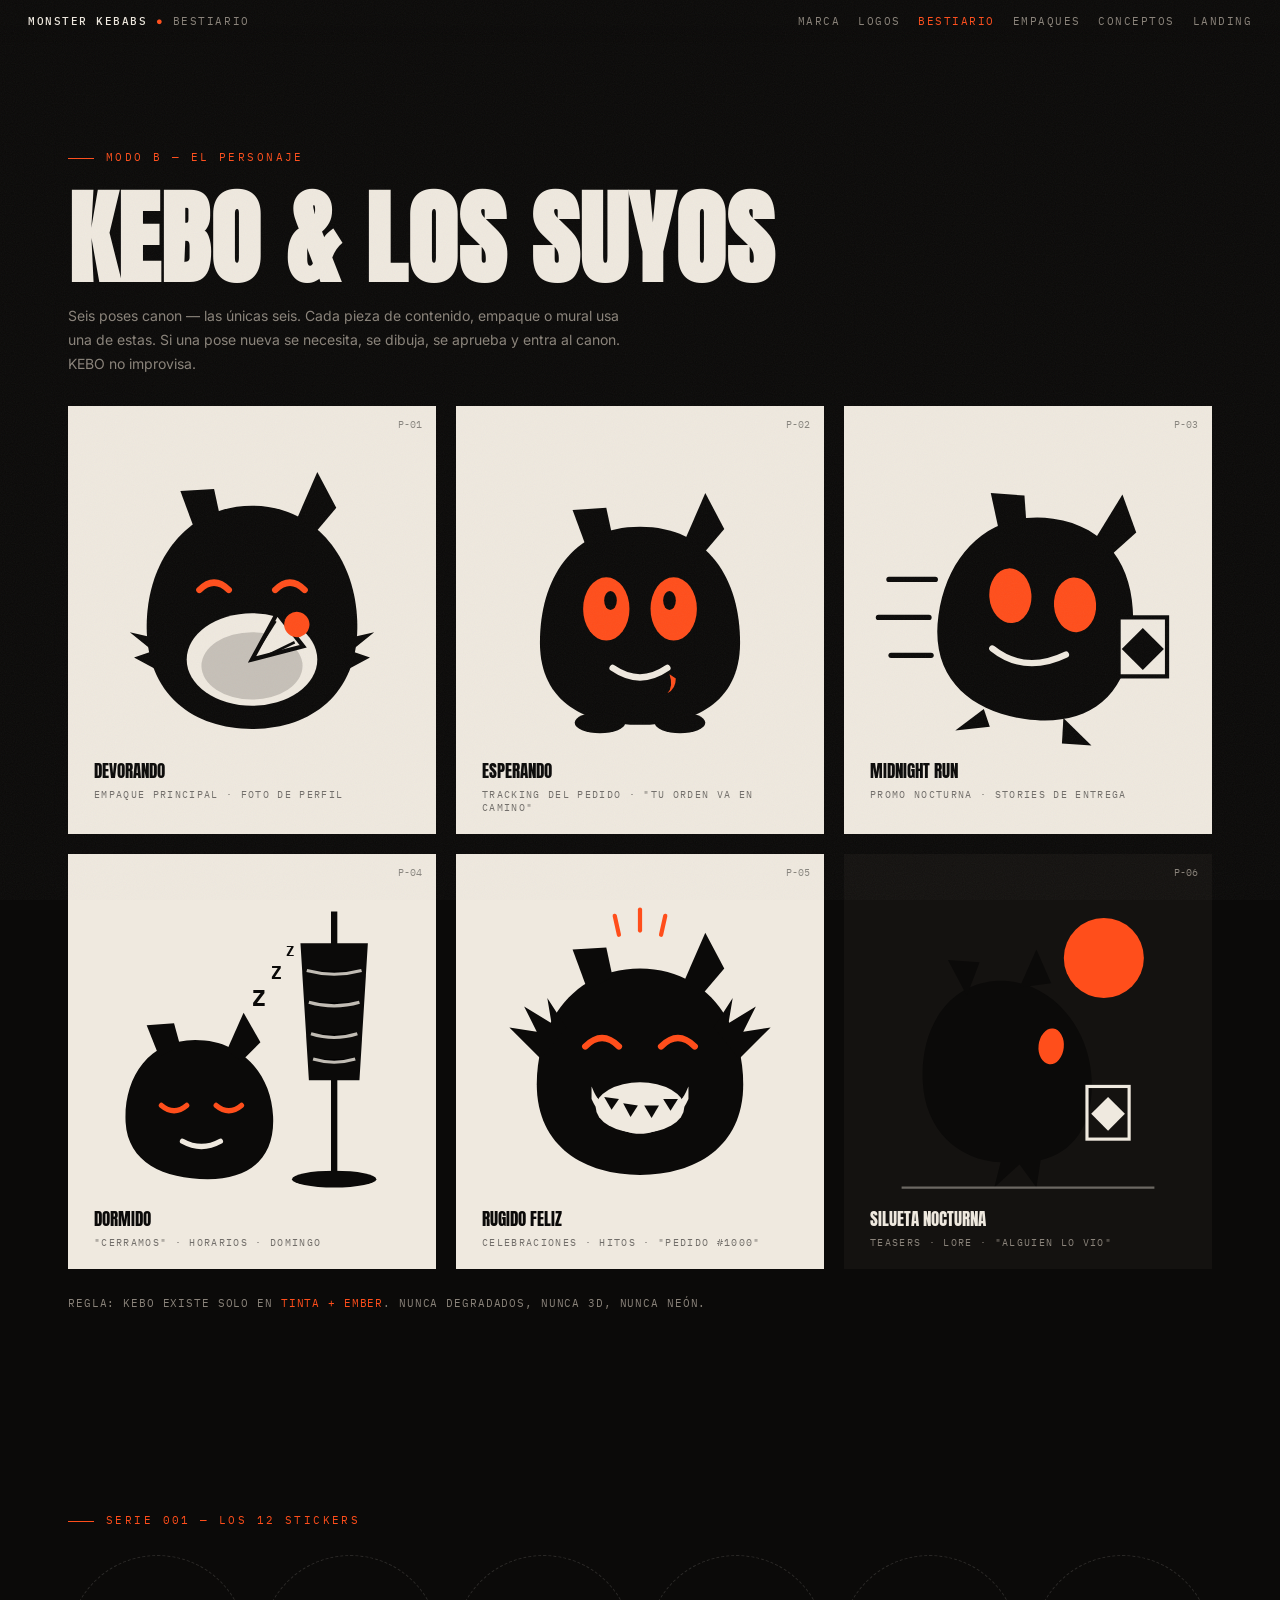
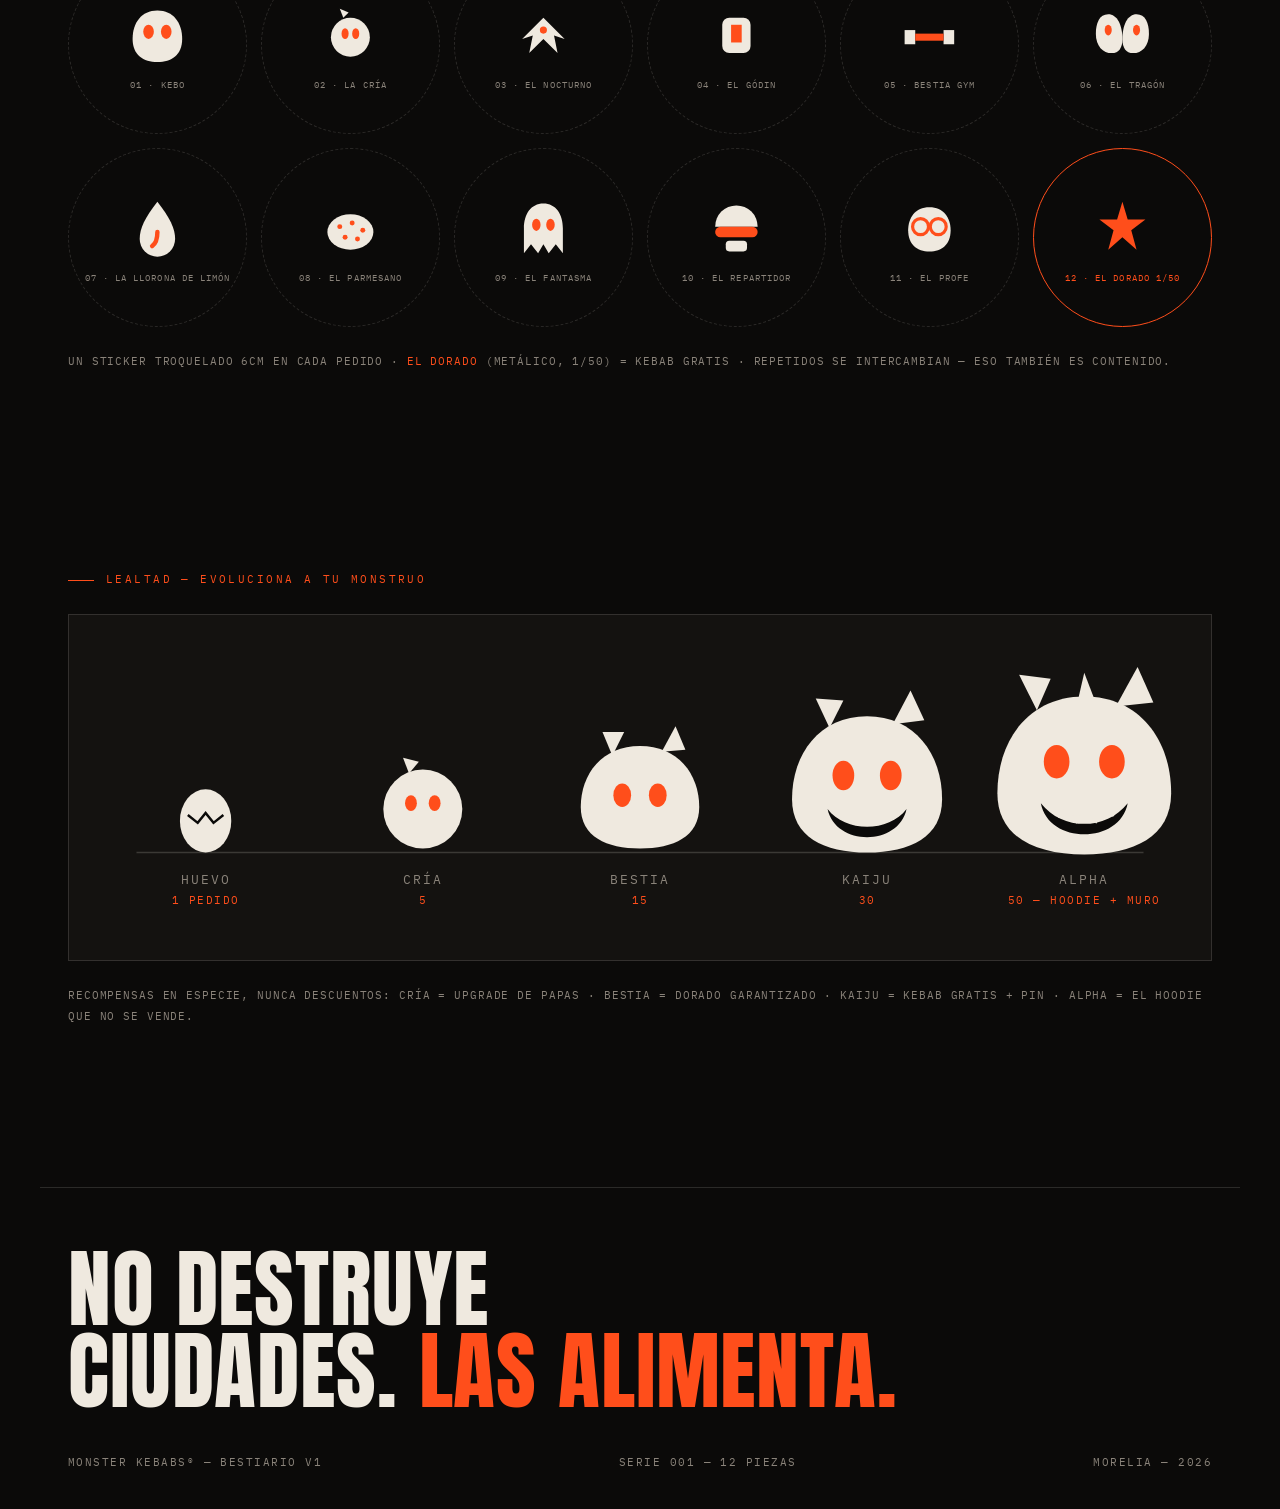
==== bestiario.html @ efe50255 "MONSTER KEBABS — sitio de marca v1 Co-Authored-By: Claude Fable 5 <noreply@anthropic.com>" ====
<!DOCTYPE html>
<html lang="es">
<head>
<meta charset="UTF-8">
<meta name="viewport" content="width=device-width, initial-scale=1.0">
<title>BESTIARIO — MONSTER KEBABS</title>
<link rel="preconnect" href="https://fonts.googleapis.com">
<link rel="preconnect" href="https://fonts.gstatic.com" crossorigin>
<link href="https://fonts.googleapis.com/css2?family=Anton&family=IBM+Plex+Mono:wght@400;500&family=Inter:wght@400;500;600&display=swap" rel="stylesheet">
<link rel="stylesheet" href="brand.css">
<style>
  .poses{display:grid;grid-template-columns:repeat(3,1fr);gap:20px}
  .pose{background:var(--hueso);position:relative;padding:26px 26px 20px}
  .pose svg{width:100%;display:block}
  .pose .pname{font-family:'Anton',sans-serif;font-size:17px;text-transform:uppercase;color:var(--tinta);margin-top:10px}
  .pose .puse{font-family:'IBM Plex Mono',monospace;font-size:9.5px;letter-spacing:.14em;color:rgba(11,10,9,.55);text-transform:uppercase;margin-top:4px}
  .pose .pnum{position:absolute;top:12px;right:14px;font-family:'IBM Plex Mono',monospace;font-size:10px;color:rgba(11,10,9,.45)}
  .stickers{display:grid;grid-template-columns:repeat(6,1fr);gap:14px}
  .sticker{aspect-ratio:1;border:1px dashed var(--line);border-radius:50%;display:flex;flex-direction:column;align-items:center;justify-content:center;gap:8px;transition:.3s}
  .sticker:hover{border-color:var(--ember)}
  .sticker svg{width:40%}
  .sticker .stn{font-family:'IBM Plex Mono',monospace;font-size:9px;letter-spacing:.12em;color:var(--humo);text-transform:uppercase;text-align:center;padding:0 6px}
  .sticker.gold{border:1px solid var(--ember)}
  .sticker.gold .stn{color:var(--ember)}
  .evo{background:var(--tinta2);border:1px solid var(--line);padding:44px 28px}
  .evo svg{width:100%;display:block}
  @media(max-width:820px){.poses{grid-template-columns:1fr}.stickers{grid-template-columns:repeat(3,1fr)}}
</style>
</head>
<body>

<div class="topbar">
  <div><b>MONSTER KEBABS</b><span class="dot"> ●</span> BESTIARIO</div>
  <nav class="nav">
    <a href="index.html">MARCA</a><a href="logos.html">LOGOS</a><a href="bestiario.html" class="on">BESTIARIO</a>
    <a href="empaques.html">EMPAQUES</a><a href="conceptos.html">CONCEPTOS</a><a href="landing.html">LANDING</a>
  </nav>
</div>

<section class="page-head">
  <div class="label">MODO B — EL PERSONAJE</div>
  <h1 class="display">Kebo &amp; los suyos</h1>
  <p class="sub">Seis poses canon — las únicas seis. Cada pieza de contenido, empaque o mural usa una de estas.
  Si una pose nueva se necesita, se dibuja, se aprueba y entra al canon. KEBO no improvisa.</p>
</section>

<!-- ══════ POSES CANON ══════ -->
<section class="rv" style="padding-top:0">
  <div class="poses">

    <!-- P1 DEVORANDO -->
    <div class="pose">
      <span class="pnum">P-01</span>
      <svg viewBox="0 0 300 300" xmlns="http://www.w3.org/2000/svg">
        <path d="M150,70 C90,70 50,120 50,185 C50,250 95,282 150,282 C205,282 250,250 250,185 C250,120 210,70 150,70 Z" fill="#0B0A09"/>
        <path d="M96,94 L82,56 L114,54 L120,82 Z" fill="#0B0A09"/>
        <path d="M192,84 L212,38 L230,72 L208,98 Z" fill="#0B0A09"/>
        <!-- ojos cerrados de gusto -->
        <path d="M100,150 q14,-14 28,0" stroke="#FF4E1B" stroke-width="6" fill="none" stroke-linecap="round"/>
        <path d="M172,150 q14,-14 28,0" stroke="#FF4E1B" stroke-width="6" fill="none" stroke-linecap="round"/>
        <!-- bocota abierta -->
        <ellipse cx="150" cy="216" rx="62" ry="44" fill="#EFE9DF"/>
        <ellipse cx="150" cy="222" rx="48" ry="32" fill="#0B0A09" opacity=".18"/>
        <!-- kebab entrando -->
        <g transform="rotate(-38 150 216)">
          <path d="M150,216 L196,196 L196,236 Z" fill="#EFE9DF" stroke="#0B0A09" stroke-width="4"/>
          <line x1="162" y1="211" x2="190" y2="201" stroke="#0B0A09" stroke-width="2.5"/>
          <line x1="164" y1="222" x2="192" y2="228" stroke="#0B0A09" stroke-width="2.5"/>
          <circle cx="204" cy="216" r="12" fill="#FF4E1B"/>
        </g>
        <!-- garras sosteniendo -->
        <path d="M60,196 L34,190 L56,208 L38,214 L60,226 Z" fill="#0B0A09"/>
        <path d="M240,196 L266,190 L244,208 L262,214 L240,226 Z" fill="#0B0A09"/>
      </svg>
      <div class="pname">Devorando</div>
      <div class="puse">EMPAQUE PRINCIPAL · FOTO DE PERFIL</div>
    </div>

    <!-- P2 ESPERANDO -->
    <div class="pose">
      <span class="pnum">P-02</span>
      <svg viewBox="0 0 300 300" xmlns="http://www.w3.org/2000/svg">
        <path d="M150,90 C85,90 55,140 55,200 C55,258 100,278 150,278 C200,278 245,258 245,200 C245,140 215,90 150,90 Z" fill="#0B0A09"/>
        <path d="M100,112 L86,74 L118,72 L124,100 Z" fill="#0B0A09"/>
        <path d="M192,104 L212,58 L230,92 L208,118 Z" fill="#0B0A09"/>
        <!-- ojos grandes esperando -->
        <ellipse cx="118" cy="168" rx="22" ry="30" fill="#FF4E1B"/>
        <ellipse cx="182" cy="168" rx="22" ry="30" fill="#FF4E1B"/>
        <ellipse cx="122" cy="160" rx="6" ry="9" fill="#0B0A09"/>
        <ellipse cx="178" cy="160" rx="6" ry="9" fill="#0B0A09"/>
        <!-- sonrisa chica + baba -->
        <path d="M124,224 q26,18 52,0" stroke="#EFE9DF" stroke-width="6" fill="none" stroke-linecap="round"/>
        <path d="M178,230 q4,12 -2,18 q8,-4 8,-14 Z" fill="#FF4E1B"/>
        <!-- patitas al frente -->
        <ellipse cx="112" cy="276" rx="24" ry="10" fill="#0B0A09"/>
        <ellipse cx="188" cy="276" rx="24" ry="10" fill="#0B0A09"/>
      </svg>
      <div class="pname">Esperando</div>
      <div class="puse">TRACKING DEL PEDIDO · "TU ORDEN VA EN CAMINO"</div>
    </div>

    <!-- P3 MIDNIGHT RUN -->
    <div class="pose">
      <span class="pnum">P-03</span>
      <svg viewBox="0 0 300 300" xmlns="http://www.w3.org/2000/svg">
        <g transform="rotate(8 150 180)">
          <path d="M160,80 C100,80 65,126 65,186 C65,246 108,272 160,272 C212,272 250,246 250,186 C250,126 220,80 160,80 Z" fill="#0B0A09"/>
          <path d="M112,102 L98,64 L130,62 L136,90 Z" fill="#0B0A09"/>
          <path d="M202,94 L222,48 L240,82 L218,108 Z" fill="#0B0A09"/>
          <ellipse cx="130" cy="158" rx="20" ry="26" fill="#FF4E1B" transform="rotate(-12 130 158)"/>
          <ellipse cx="192" cy="158" rx="20" ry="26" fill="#FF4E1B" transform="rotate(-12 192 158)"/>
          <path d="M120,210 q34,20 70,-4" stroke="#EFE9DF" stroke-width="6" fill="none" stroke-linecap="round"/>
          <!-- piernas corriendo -->
          <path d="M120,268 L96,292 L128,284 Z" fill="#0B0A09"/>
          <path d="M196,266 L226,288 L198,290 Z" fill="#0B0A09"/>
        </g>
        <!-- bolsa con garra -->
        <g>
          <rect x="236" y="176" width="46" height="56" fill="#EFE9DF" stroke="#0B0A09" stroke-width="4"/>
          <path d="M259,186 L279,206 L259,226 L239,206 Z" fill="#0B0A09"/>
        </g>
        <!-- líneas de velocidad -->
        <g stroke="#0B0A09" stroke-width="5" stroke-linecap="round">
          <line x1="18" y1="140" x2="62" y2="140"/><line x1="8" y1="176" x2="56" y2="176"/><line x1="20" y1="212" x2="58" y2="212"/>
        </g>
      </svg>
      <div class="pname">Midnight Run</div>
      <div class="puse">PROMO NOCTURNA · STORIES DE ENTREGA</div>
    </div>

    <!-- P4 DORMIDO -->
    <div class="pose">
      <span class="pnum">P-04</span>
      <svg viewBox="0 0 300 300" xmlns="http://www.w3.org/2000/svg">
        <!-- trompo -->
        <line x1="228" y1="30" x2="228" y2="278" stroke="#0B0A09" stroke-width="6"/>
        <path d="M196,60 L260,60 L252,190 L204,190 Z" fill="#0B0A09"/>
        <g stroke="#EFE9DF" stroke-width="3" opacity=".8">
          <path d="M202,86 q26,7 52,0"/><path d="M204,116 q24,7 48,0"/><path d="M206,146 q22,7 44,0"/><path d="M208,170 q20,6 40,0"/>
        </g>
        <ellipse cx="228" cy="284" rx="40" ry="8" fill="#0B0A09"/>
        <!-- kebo dormido recargado -->
        <path d="M96,152 C50,152 28,190 30,230 C32,268 66,284 108,284 C150,284 172,262 170,224 C168,184 140,152 96,152 Z" fill="#0B0A09"/>
        <path d="M62,168 L50,138 L76,136 L82,158 Z" fill="#0B0A09"/>
        <path d="M126,162 L142,126 L158,154 L140,172 Z" fill="#0B0A09"/>
        <path d="M64,214 q12,10 24,0" stroke="#FF4E1B" stroke-width="5" fill="none" stroke-linecap="round"/>
        <path d="M116,214 q12,10 24,0" stroke="#FF4E1B" stroke-width="5" fill="none" stroke-linecap="round"/>
        <path d="M84,248 q18,10 36,0" stroke="#EFE9DF" stroke-width="5" fill="none" stroke-linecap="round"/>
        <g font-family="IBM Plex Mono,monospace" fill="#0B0A09" font-weight="bold">
          <text x="150" y="120" font-size="22">Z</text>
          <text x="168" y="94" font-size="17">Z</text>
          <text x="182" y="72" font-size="13">Z</text>
        </g>
      </svg>
      <div class="pname">Dormido</div>
      <div class="puse">"CERRAMOS" · HORARIOS · DOMINGO</div>
    </div>

    <!-- P5 RUGIDO FELIZ -->
    <div class="pose">
      <span class="pnum">P-05</span>
      <svg viewBox="0 0 300 300" xmlns="http://www.w3.org/2000/svg">
        <path d="M150,84 C90,84 52,132 52,194 C52,254 98,280 150,280 C202,280 248,254 248,194 C248,132 210,84 150,84 Z" fill="#0B0A09"/>
        <path d="M100,104 L86,66 L118,64 L124,92 Z" fill="#0B0A09"/>
        <path d="M192,96 L212,50 L230,84 L208,110 Z" fill="#0B0A09"/>
        <!-- ojos cerrados rugiendo de gozo -->
        <path d="M98,158 q16,-16 32,0" stroke="#FF4E1B" stroke-width="6" fill="none" stroke-linecap="round"/>
        <path d="M170,158 q16,-16 32,0" stroke="#FF4E1B" stroke-width="6" fill="none" stroke-linecap="round"/>
        <!-- boca abierta hacia arriba con dientes -->
        <path d="M104,196 C124,252 176,252 196,196 C186,232 114,232 104,196 Z" fill="#EFE9DF"/>
        <path d="M104,196 C124,246 176,246 196,196 L196,208 C176,252 124,252 104,208 Z" fill="#EFE9DF"/>
        <ellipse cx="150" cy="216" rx="42" ry="24" fill="#EFE9DF"/>
        <g fill="#0B0A09">
          <path d="M116,206 l7,12 7,-10 Z"/><path d="M134,212 l7,13 7,-11 Z"/><path d="M154,214 l7,12 7,-12 Z"/><path d="M172,208 l7,11 7,-11 Z"/>
        </g>
        <!-- brazos arriba -->
        <path d="M56,170 L26,140 L52,144 L40,120 L66,136 L62,112 L80,140 Z" fill="#0B0A09"/>
        <path d="M244,170 L274,140 L248,144 L260,120 L234,136 L238,112 L220,140 Z" fill="#0B0A09"/>
        <!-- líneas de rugido -->
        <g stroke="#FF4E1B" stroke-width="4" stroke-linecap="round">
          <line x1="130" y1="52" x2="126" y2="34"/><line x1="150" y1="48" x2="150" y2="28"/><line x1="170" y1="52" x2="174" y2="34"/>
        </g>
      </svg>
      <div class="pname">Rugido feliz</div>
      <div class="puse">CELEBRACIONES · HITOS · "PEDIDO #1000"</div>
    </div>

    <!-- P6 SILUETA NOCTURNA -->
    <div class="pose" style="background:var(--tinta2)">
      <span class="pnum" style="color:var(--humo)">P-06</span>
      <svg viewBox="0 0 300 300" xmlns="http://www.w3.org/2000/svg">
        <circle cx="222" cy="74" r="38" fill="#FF4E1B"/>
        <!-- silueta caminando de perfil -->
        <path d="M118,96 C74,100 48,140 50,190 C52,238 84,266 124,268 L118,292 L142,270 L158,292 L162,266 C196,258 214,228 210,184 C206,136 168,92 118,96 Z" fill="#0B0A09"/>
        <path d="M92,110 L74,76 L104,78 Z" fill="#0B0A09"/>
        <path d="M142,102 L158,66 L172,98 Z" fill="#0B0A09"/>
        <!-- solo el ojo ember -->
        <ellipse cx="172" cy="158" rx="12" ry="17" fill="#FF4E1B" transform="rotate(6 172 158)"/>
        <!-- bolsa -->
        <rect x="206" y="196" width="40" height="50" fill="none" stroke="#EFE9DF" stroke-width="3"/>
        <path d="M226,206 L242,222 L226,238 L210,222 Z" fill="#EFE9DF"/>
        <!-- piso -->
        <line x1="30" y1="292" x2="270" y2="292" stroke="#EFE9DF" stroke-width="2" opacity=".4"/>
      </svg>
      <div class="pname" style="color:var(--hueso)">Silueta nocturna</div>
      <div class="puse" style="color:var(--humo)">TEASERS · LORE · "ALGUIEN LO VIO"</div>
    </div>
  </div>
  <p class="note">REGLA: KEBO EXISTE SOLO EN <em>TINTA + EMBER</em>. NUNCA DEGRADADOS, NUNCA 3D, NUNCA NEÓN.</p>
</section>

<!-- ══════ SERIE 001 COMPLETA ══════ -->
<section class="rv">
  <div class="label">SERIE 001 — LOS 12 STICKERS</div>
  <div class="stickers">
    <div class="sticker">
      <svg viewBox="0 0 40 40"><path d="M20,6 C11,6 6,13 6,22 C6,31 12,35 20,35 C28,35 34,31 34,22 C34,13 29,6 20,6 Z" fill="#EFE9DF"/><ellipse cx="15" cy="18" rx="3" ry="4" fill="#FF4E1B"/><ellipse cx="25" cy="18" rx="3" ry="4" fill="#FF4E1B"/></svg>
      <span class="stn">01 · Kebo</span>
    </div>
    <div class="sticker">
      <svg viewBox="0 0 40 40"><circle cx="20" cy="21" r="11" fill="#EFE9DF"/><ellipse cx="17" cy="19" rx="2" ry="3" fill="#FF4E1B"/><ellipse cx="23" cy="19" rx="2" ry="3" fill="#FF4E1B"/><path d="M16,10 L14,5 L19,7 Z" fill="#EFE9DF"/></svg>
      <span class="stn">02 · La Cría</span>
    </div>
    <div class="sticker">
      <svg viewBox="0 0 40 40"><path d="M20,10 L8,22 L14,20 L12,30 L20,22 L28,30 L26,20 L32,22 Z" fill="#EFE9DF"/><circle cx="20" cy="17" r="2" fill="#FF4E1B"/></svg>
      <span class="stn">03 · El Nocturno</span>
    </div>
    <div class="sticker">
      <svg viewBox="0 0 40 40"><rect x="12" y="10" width="16" height="20" rx="4" fill="#EFE9DF"/><rect x="17" y="14" width="6" height="10" fill="#FF4E1B"/></svg>
      <span class="stn">04 · El Gódin</span>
    </div>
    <div class="sticker">
      <svg viewBox="0 0 40 40"><rect x="6" y="17" width="6" height="8" fill="#EFE9DF"/><rect x="28" y="17" width="6" height="8" fill="#EFE9DF"/><rect x="12" y="19" width="16" height="4" fill="#FF4E1B"/></svg>
      <span class="stn">05 · Bestia Gym</span>
    </div>
    <div class="sticker">
      <svg viewBox="0 0 40 40"><path d="M12,8 C7,8 5,13 5,19 C5,26 9,30 14,30 C18,30 20,27 20,22 C20,14 17,8 12,8 Z" fill="#EFE9DF"/><path d="M28,8 C23,8 20,14 20,22 C20,27 22,30 26,30 C31,30 35,26 35,19 C35,13 33,8 28,8 Z" fill="#EFE9DF"/><ellipse cx="12" cy="17" rx="2" ry="3" fill="#FF4E1B"/><ellipse cx="28" cy="17" rx="2" ry="3" fill="#FF4E1B"/></svg>
      <span class="stn">06 · El Tragón</span>
    </div>
    <div class="sticker">
      <svg viewBox="0 0 40 40"><path d="M20,5 C13,14 10,20 10,26 a10,10 0 0 0 20,0 C30,20 27,14 20,5 Z" fill="#EFE9DF"/><path d="M20,22 q0,6 -3,8" stroke="#FF4E1B" stroke-width="2.5" fill="none" stroke-linecap="round"/></svg>
      <span class="stn">07 · La Llorona de Limón</span>
    </div>
    <div class="sticker">
      <svg viewBox="0 0 40 40"><ellipse cx="20" cy="22" rx="13" ry="10" fill="#EFE9DF"/><g fill="#FF4E1B"><circle cx="14" cy="19" r="1.4"/><circle cx="21" cy="17" r="1.4"/><circle cx="27" cy="21" r="1.4"/><circle cx="17" cy="25" r="1.4"/><circle cx="24" cy="26" r="1.4"/></g></svg>
      <span class="stn">08 · El Parmesano</span>
    </div>
    <div class="sticker">
      <svg viewBox="0 0 40 40"><path d="M20,6 C13,6 9,12 9,20 L9,34 L13,29 L17,34 L20,29 L23,34 L27,29 L31,34 L31,20 C31,12 27,6 20,6 Z" fill="#EFE9DF"/><ellipse cx="16" cy="18" rx="2.4" ry="3.4" fill="#FF4E1B"/><ellipse cx="24" cy="18" rx="2.4" ry="3.4" fill="#FF4E1B"/></svg>
      <span class="stn">09 · El Fantasma</span>
    </div>
    <div class="sticker">
      <svg viewBox="0 0 40 40"><path d="M20,7 a12,12 0 0 1 12,12 L8,19 A12,12 0 0 1 20,7 Z" fill="#EFE9DF"/><rect x="8" y="19" width="24" height="6" rx="3" fill="#FF4E1B"/><rect x="14" y="27" width="12" height="6" rx="2" fill="#EFE9DF"/></svg>
      <span class="stn">10 · El Repartidor</span>
    </div>
    <div class="sticker">
      <svg viewBox="0 0 40 40"><path d="M20,8 C12,8 8,14 8,21 C8,29 13,33 20,33 C27,33 32,29 32,21 C32,14 28,8 20,8 Z" fill="#EFE9DF"/><circle cx="15" cy="19" r="4.5" fill="none" stroke="#FF4E1B" stroke-width="1.8"/><circle cx="25" cy="19" r="4.5" fill="none" stroke="#FF4E1B" stroke-width="1.8"/><line x1="19.5" y1="19" x2="20.5" y2="19" stroke="#FF4E1B" stroke-width="1.8"/></svg>
      <span class="stn">11 · El Profe</span>
    </div>
    <div class="sticker gold">
      <svg viewBox="0 0 40 40"><path d="M20,5 L23,15 L33,15 L25,21 L28,32 L20,25 L12,32 L15,21 L7,15 L17,15 Z" fill="#FF4E1B"/></svg>
      <span class="stn">12 · El Dorado 1/50</span>
    </div>
  </div>
  <p class="note">UN STICKER TROQUELADO 6CM EN CADA PEDIDO · <em>EL DORADO</em> (METÁLICO, 1/50) = KEBAB GRATIS ·
  REPETIDOS SE INTERCAMBIAN — ESO TAMBIÉN ES CONTENIDO.</p>
</section>

<!-- ══════ EVOLUCIÓN ══════ -->
<section class="rv">
  <div class="label">LEALTAD — EVOLUCIONA A TU MONSTRUO</div>
  <div class="evo">
    <svg viewBox="0 0 1100 260" xmlns="http://www.w3.org/2000/svg">
      <line x1="40" y1="196" x2="1060" y2="196" stroke="rgba(239,233,223,.18)" stroke-width="1.5"/>
      <!-- HUEVO -->
      <ellipse cx="110" cy="164" rx="26" ry="32" fill="#EFE9DF"/>
      <path d="M92,158 l10,8 8,-10 8,10 10,-8" stroke="#0B0A09" stroke-width="2.5" fill="none"/>
      <!-- CRÍA -->
      <circle cx="330" cy="152" r="40" fill="#EFE9DF"/>
      <path d="M316,116 L310,100 L326,104 Z" fill="#EFE9DF"/>
      <ellipse cx="318" cy="146" rx="6" ry="8" fill="#FF4E1B"/>
      <ellipse cx="342" cy="146" rx="6" ry="8" fill="#FF4E1B"/>
      <!-- BESTIA -->
      <path d="M550,88 C512,88 490,116 490,150 C490,180 516,192 550,192 C584,192 610,180 610,150 C610,116 588,88 550,88 Z" fill="#EFE9DF"/>
      <path d="M522,98 L512,74 L534,74 Z" fill="#EFE9DF"/>
      <path d="M572,94 L586,68 L596,92 Z" fill="#EFE9DF"/>
      <ellipse cx="532" cy="138" rx="9" ry="12" fill="#FF4E1B"/>
      <ellipse cx="568" cy="138" rx="9" ry="12" fill="#FF4E1B"/>
      <!-- KAIJU -->
      <path d="M780,58 C732,58 704,96 704,142 C704,180 736,196 780,196 C824,196 856,180 856,142 C856,96 828,58 780,58 Z" fill="#EFE9DF"/>
      <path d="M742,70 L728,40 L756,42 Z" fill="#EFE9DF"/>
      <path d="M806,66 L824,32 L838,62 Z" fill="#EFE9DF"/>
      <ellipse cx="756" cy="118" rx="11" ry="15" fill="#FF4E1B"/>
      <ellipse cx="804" cy="118" rx="11" ry="15" fill="#FF4E1B"/>
      <path d="M740,152 C758,176 802,176 820,152 C812,190 748,190 740,152 Z" fill="#0B0A09"/>
      <!-- ALPHA -->
      <path d="M1000,38 C944,38 912,82 912,136 C912,180 950,198 1000,198 C1050,198 1088,180 1088,136 C1088,82 1056,38 1000,38 Z" fill="#EFE9DF"/>
      <path d="M952,52 L934,16 L966,20 Z" fill="#EFE9DF"/>
      <path d="M1032,48 L1054,8 L1070,44 Z" fill="#EFE9DF"/>
      <path d="M994,40 L1000,14 L1010,40 Z" fill="#EFE9DF"/>
      <ellipse cx="972" cy="104" rx="13" ry="17" fill="#FF4E1B"/>
      <ellipse cx="1028" cy="104" rx="13" ry="17" fill="#FF4E1B"/>
      <path d="M956,146 C978,174 1022,174 1044,146 C1036,188 964,188 956,146 Z" fill="#0B0A09"/>
      <g fill="#EFE9DF"><path d="M968,152 l6,9 6,-8 Z"/><path d="M986,158 l6,9 6,-8 Z"/><path d="M1006,158 l6,9 6,-9 Z"/><path d="M1024,152 l5,8 6,-8 Z"/></g>
      <!-- etiquetas -->
      <g font-family="IBM Plex Mono,monospace" font-size="13" fill="#8A837A" letter-spacing="2" text-anchor="middle">
        <text x="110" y="228">HUEVO</text><text x="330" y="228">CRÍA</text><text x="550" y="228">BESTIA</text>
        <text x="780" y="228">KAIJU</text><text x="1000" y="228">ALPHA</text>
      </g>
      <g font-family="IBM Plex Mono,monospace" font-size="11" fill="#FF4E1B" letter-spacing="1.5" text-anchor="middle">
        <text x="110" y="248">1 PEDIDO</text><text x="330" y="248">5</text><text x="550" y="248">15</text>
        <text x="780" y="248">30</text><text x="1000" y="248">50 — HOODIE + MURO</text>
      </g>
    </svg>
  </div>
  <p class="note">RECOMPENSAS EN ESPECIE, NUNCA DESCUENTOS: CRÍA = UPGRADE DE PAPAS · BESTIA = DORADO GARANTIZADO ·
  KAIJU = KEBAB GRATIS + PIN · ALPHA = EL HOODIE QUE NO SE VENDE.</p>
</section>

<footer class="rv">
  <div class="big display">No destruye<br>ciudades.<span> Las alimenta.</span></div>
  <div class="foot-meta">
    <span>MONSTER KEBABS® — BESTIARIO V1</span>
    <span>SERIE 001 — 12 PIEZAS</span>
    <span>MORELIA — 2026</span>
  </div>
</footer>

<script>
  const io = new IntersectionObserver(es => {
    es.forEach(e => { if (e.isIntersecting) { e.target.classList.add('on'); io.unobserve(e.target); } });
  }, { threshold: 0.12 });
  document.querySelectorAll('.rv').forEach(el => io.observe(el));
</script>
</body>
</html>
---- brand.css ----
/* MONSTER KEBABS — sistema compartido */
:root{
  --tinta:#0B0A09;
  --tinta2:#141210;
  --hueso:#EFE9DF;
  --humo:#8A837A;
  --ember:#FF4E1B;
  --line:rgba(239,233,223,.14);
}
*{margin:0;padding:0;box-sizing:border-box}
html{scroll-behavior:smooth}
body{
  background:var(--tinta);
  color:var(--hueso);
  font-family:'Inter',sans-serif;
  -webkit-font-smoothing:antialiased;
  overflow-x:hidden;
}
::selection{background:var(--ember);color:var(--tinta)}
.mono{font-family:'IBM Plex Mono',monospace}
.display{font-family:'Anton',sans-serif;text-transform:uppercase;line-height:.92;letter-spacing:.01em}

body::after{
  content:"";position:fixed;inset:0;pointer-events:none;z-index:999;opacity:.05;
  background-image:url("data:image/svg+xml,%3Csvg xmlns='http://www.w3.org/2000/svg' width='160' height='160'%3E%3Cfilter id='n'%3E%3CfeTurbulence type='fractalNoise' baseFrequency='0.9' numOctaves='2'/%3E%3C/filter%3E%3Crect width='160' height='160' filter='url(%23n)' opacity='1'/%3E%3C/svg%3E");
}

.topbar{
  position:fixed;top:0;left:0;right:0;z-index:100;
  display:flex;justify-content:space-between;align-items:center;gap:12px;
  padding:14px 28px;font-size:11px;letter-spacing:.14em;
  color:var(--humo);text-transform:uppercase;
  background:linear-gradient(var(--tinta) 60%,transparent);
  font-family:'IBM Plex Mono',monospace;
}
.topbar b{color:var(--hueso);font-weight:500}
.topbar .dot{color:var(--ember)}
.nav{display:flex;gap:18px;flex-wrap:wrap}
.nav a{color:var(--humo);text-decoration:none;font-size:10.5px;letter-spacing:.14em;transition:.2s}
.nav a:hover{color:var(--ember)}
.nav a.on{color:var(--ember)}

section{max-width:1200px;margin:0 auto;padding:100px 28px}
.page-head{padding-top:150px;padding-bottom:30px}
.page-head h1{font-size:clamp(48px,8vw,110px)}
.page-head .sub{color:var(--humo);font-size:14px;margin-top:18px;max-width:560px;line-height:1.7}

.label{
  font-family:'IBM Plex Mono',monospace;font-size:11px;letter-spacing:.22em;
  text-transform:uppercase;color:var(--ember);margin-bottom:28px;
}
.label::before{content:"";display:inline-block;width:26px;height:1px;background:var(--ember);vertical-align:middle;margin-right:12px}

.card-hueso{background:var(--hueso);color:var(--tinta);padding:36px;position:relative}
.card-hueso .serial{position:absolute;top:12px;left:14px;font-size:9.5px;letter-spacing:.18em;color:rgba(11,10,9,.5);font-family:'IBM Plex Mono',monospace;text-transform:uppercase}

.grid-2{display:grid;grid-template-columns:1fr 1fr;gap:1px;background:var(--line);border:1px solid var(--line)}
.grid-3{display:grid;grid-template-columns:repeat(3,1fr);gap:1px;background:var(--line);border:1px solid var(--line)}
.grid-4{display:grid;grid-template-columns:repeat(4,1fr);gap:1px;background:var(--line);border:1px solid var(--line)}
.cell{background:var(--tinta);padding:28px}
.cell .cap{font-family:'IBM Plex Mono',monospace;font-size:10px;letter-spacing:.16em;color:var(--humo);text-transform:uppercase;margin-top:16px;line-height:1.8}
.cell .cap em{color:var(--ember);font-style:normal}
.cell h3{font-family:'Anton',sans-serif;font-size:20px;text-transform:uppercase;margin-top:12px}

.note{font-family:'IBM Plex Mono',monospace;font-size:11px;color:var(--humo);margin-top:24px;letter-spacing:.08em;line-height:1.9}
.note em{color:var(--ember);font-style:normal}

.marquee{border-top:1px solid var(--line);border-bottom:1px solid var(--line);overflow:hidden;padding:16px 0;white-space:nowrap}
.marquee-inner{display:inline-block;animation:mq 26s linear infinite;font-family:'Anton',sans-serif;font-size:22px;letter-spacing:.08em;color:var(--humo);text-transform:uppercase}
.marquee-inner em{color:var(--ember);font-style:normal;margin:0 22px}
@keyframes mq{from{transform:translateX(0)}to{transform:translateX(-50%)}}

footer{border-top:1px solid var(--line);padding:60px 28px 40px;max-width:1200px;margin:60px auto 0}
footer .big{font-family:'Anton',sans-serif;font-size:clamp(40px,7vw,86px);text-transform:uppercase;line-height:.95}
footer .big span{color:var(--ember)}
.foot-meta{display:flex;justify-content:space-between;flex-wrap:wrap;gap:14px;margin-top:44px;
  font-family:'IBM Plex Mono',monospace;font-size:10.5px;color:var(--humo);letter-spacing:.14em;text-transform:uppercase}

.rv{opacity:0;transform:translateY(26px);transition:opacity .8s ease,transform .8s ease}
.rv.on{opacity:1;transform:none}

@media(max-width:820px){
  .grid-2,.grid-3,.grid-4{grid-template-columns:1fr}
  section{padding:70px 20px}
  .topbar{flex-direction:column;align-items:flex-start;background:var(--tinta)}
  .page-head{padding-top:170px}
}
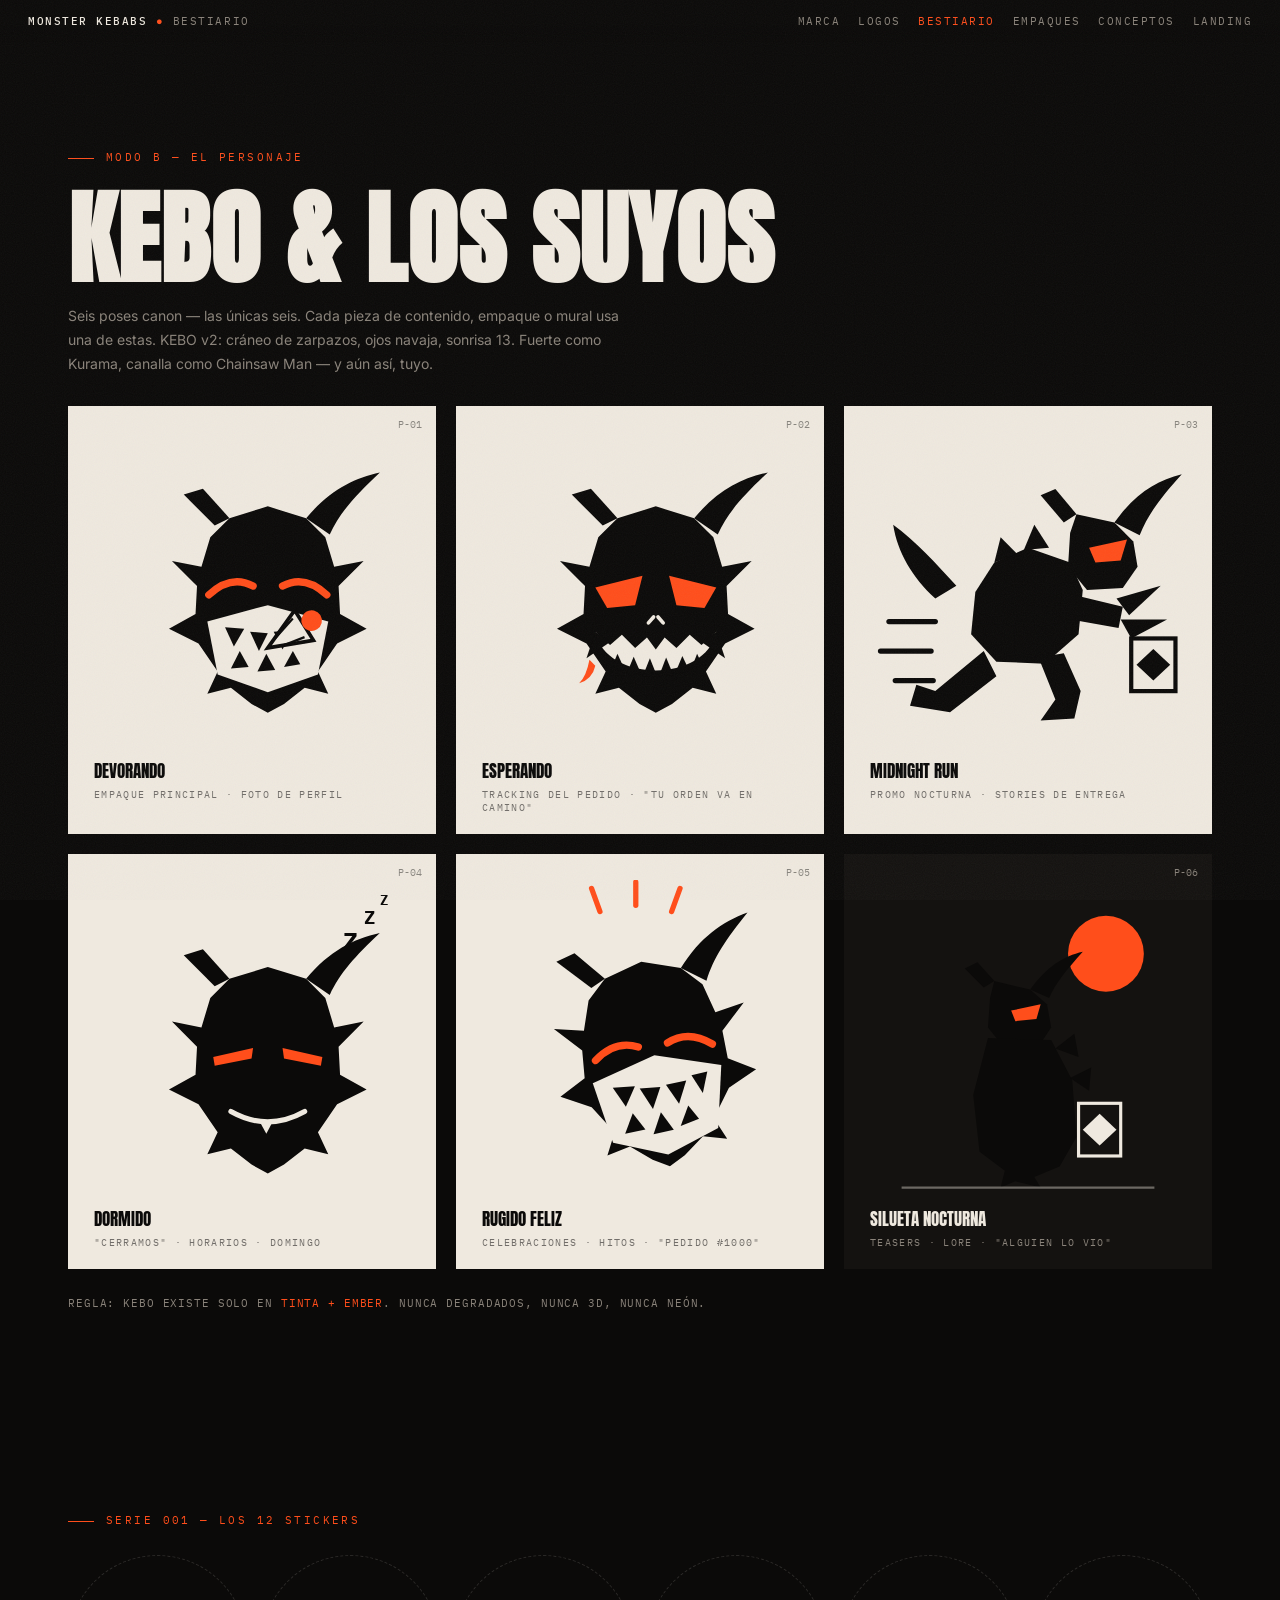
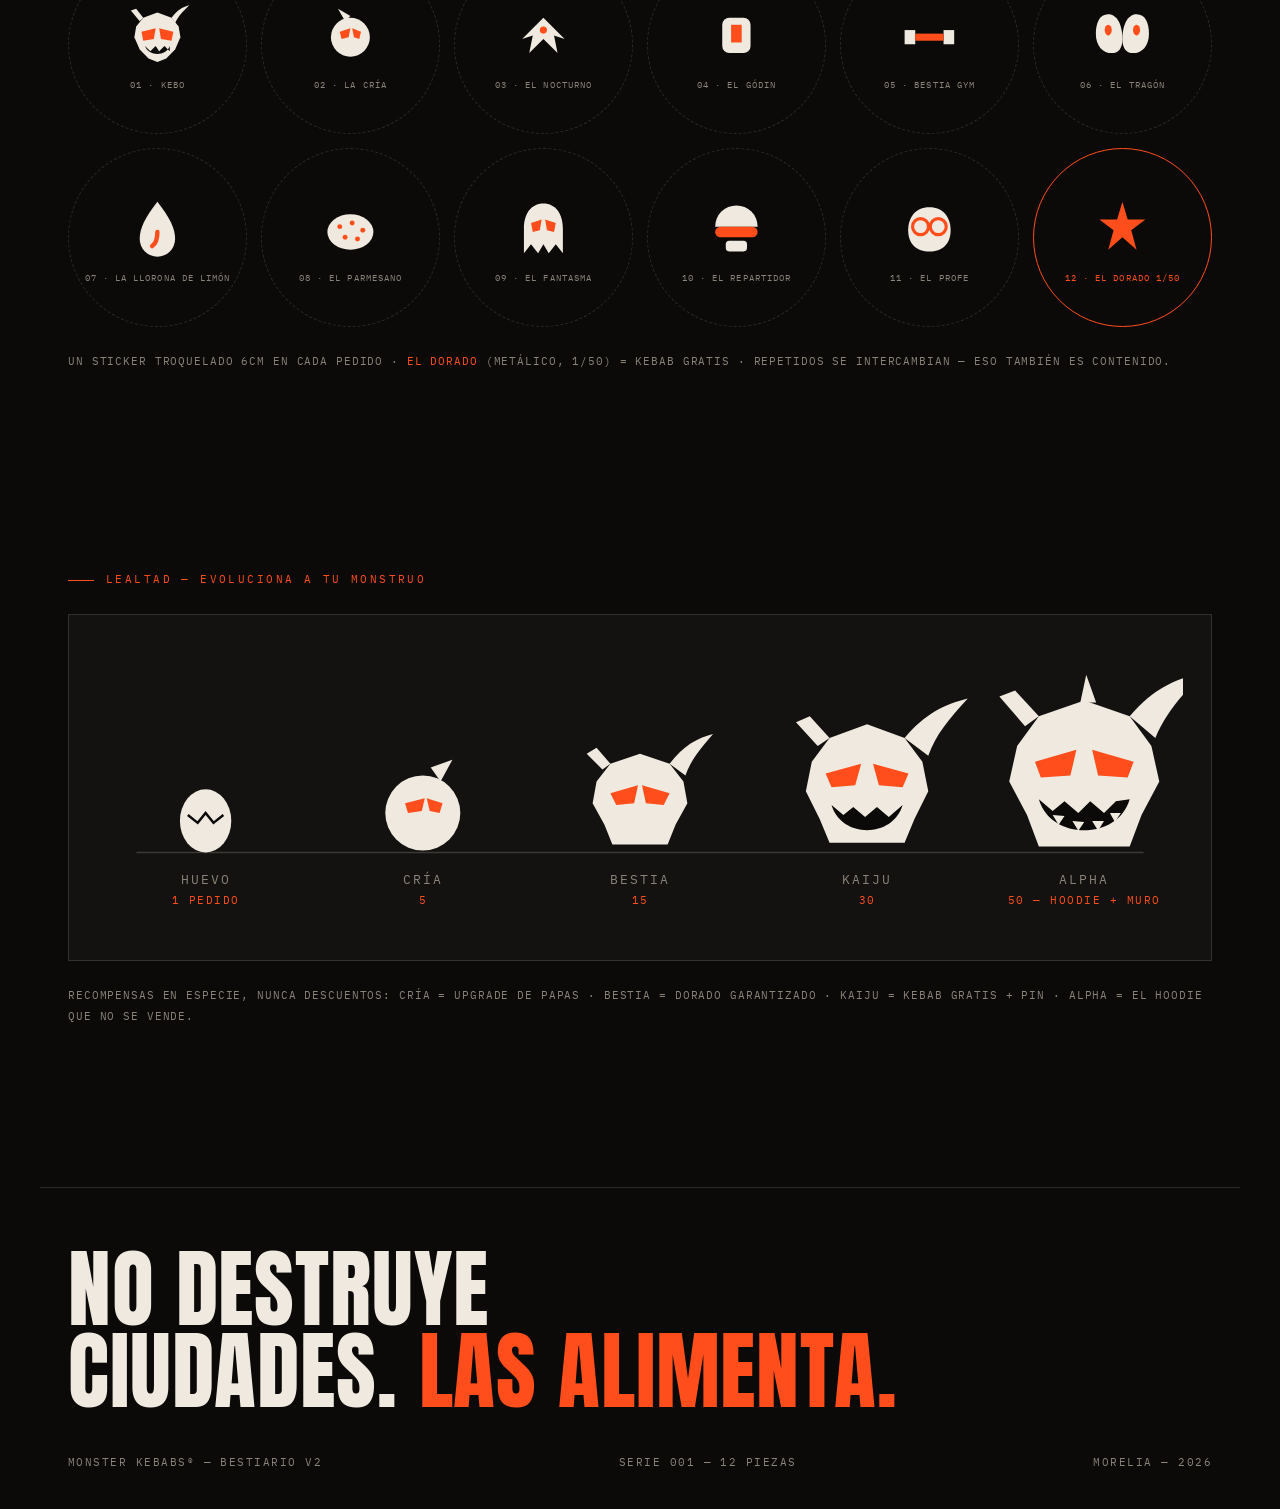
==== commit f46d04e8: "KEBO v2 — rediseño oni-kaiju: cráneo angular, ojos navaja, sonrisa 13 Co-Authored-By: Claude Fable 5" ====
--- a/bestiario.html
+++ b/bestiario.html
@@ -41,7 +41,8 @@
   <div class="label">MODO B — EL PERSONAJE</div>
   <h1 class="display">Kebo &amp; los suyos</h1>
   <p class="sub">Seis poses canon — las únicas seis. Cada pieza de contenido, empaque o mural usa una de estas.
-  Si una pose nueva se necesita, se dibuja, se aprueba y entra al canon. KEBO no improvisa.</p>
+  KEBO v2: cráneo de zarpazos, ojos navaja, sonrisa 13. Fuerte como Kurama, canalla como Chainsaw Man —
+  y aún así, tuyo.</p>
 </section>
 
 <!-- ══════ POSES CANON ══════ -->
@@ -52,25 +53,29 @@
     <div class="pose">
       <span class="pnum">P-01</span>
       <svg viewBox="0 0 300 300" xmlns="http://www.w3.org/2000/svg">
-        <path d="M150,70 C90,70 50,120 50,185 C50,250 95,282 150,282 C205,282 250,250 250,185 C250,120 210,70 150,70 Z" fill="#0B0A09"/>
-        <path d="M96,94 L82,56 L114,54 L120,82 Z" fill="#0B0A09"/>
-        <path d="M192,84 L212,38 L230,72 L208,98 Z" fill="#0B0A09"/>
-        <!-- ojos cerrados de gusto -->
-        <path d="M100,150 q14,-14 28,0" stroke="#FF4E1B" stroke-width="6" fill="none" stroke-linecap="round"/>
-        <path d="M172,150 q14,-14 28,0" stroke="#FF4E1B" stroke-width="6" fill="none" stroke-linecap="round"/>
-        <!-- bocota abierta -->
-        <ellipse cx="150" cy="216" rx="62" ry="44" fill="#EFE9DF"/>
-        <ellipse cx="150" cy="222" rx="48" ry="32" fill="#0B0A09" opacity=".18"/>
-        <!-- kebab entrando -->
-        <g transform="rotate(-38 150 216)">
-          <path d="M150,216 L196,196 L196,236 Z" fill="#EFE9DF" stroke="#0B0A09" stroke-width="4"/>
-          <line x1="162" y1="211" x2="190" y2="201" stroke="#0B0A09" stroke-width="2.5"/>
-          <line x1="164" y1="222" x2="192" y2="228" stroke="#0B0A09" stroke-width="2.5"/>
-          <circle cx="204" cy="216" r="12" fill="#FF4E1B"/>
-        </g>
-        <!-- garras sosteniendo -->
-        <path d="M60,196 L34,190 L56,208 L38,214 L60,226 Z" fill="#0B0A09"/>
-        <path d="M240,196 L266,190 L244,208 L262,214 L240,226 Z" fill="#0B0A09"/>
+        <g transform="translate(25,30) scale(0.7)">
+          <path d="M252,74 C284,36 316,20 352,12 C318,44 298,66 284,96 Z" fill="#0B0A09"/>
+          <path d="M148,74 L112,34 L86,42 L128,84 Z" fill="#0B0A09"/>
+          <path d="M200,58 L252,74 L278,100 L290,140 L330,132 L296,166 L298,204 L334,224 L294,244 L268,282 L282,312 L250,304 L222,326 L200,338 L178,326 L150,304 L118,312 L132,282 L106,244 L66,224 L102,204 L104,166 L70,132 L110,140 L122,100 L148,74 Z" fill="#0B0A09"/>
+          <!-- ojos cerrados de gusto -->
+          <path d="M120,178 Q150,150 180,166" stroke="#FF4E1B" stroke-width="10" fill="none" stroke-linecap="round"/>
+          <path d="M280,178 Q250,150 220,166" stroke="#FF4E1B" stroke-width="10" fill="none" stroke-linecap="round"/>
+          <!-- fauces abiertas -->
+          <path d="M118,214 L200,192 L282,214 L268,286 L200,310 L132,286 Z" fill="#EFE9DF"/>
+          <g fill="#0B0A09">
+            <path d="M142,222 L154,248 L168,224 Z"/><path d="M176,228 L188,254 L200,230 Z"/>
+            <path d="M208,228 L220,252 L232,226 Z"/><path d="M240,222 L250,244 L260,220 Z"/>
+            <path d="M150,278 L162,254 L174,276 Z"/><path d="M186,282 L198,258 L210,280 Z"/>
+            <path d="M222,276 L234,254 L244,272 Z"/>
+          </g>
+          <!-- kebab entrando -->
+          <g transform="rotate(-32 200 250)">
+            <path d="M200,250 L258,226 L258,274 Z" fill="#EFE9DF" stroke="#0B0A09" stroke-width="5"/>
+            <line x1="216" y1="244" x2="250" y2="234" stroke="#0B0A09" stroke-width="3"/>
+            <line x1="218" y1="258" x2="250" y2="264" stroke="#0B0A09" stroke-width="3"/>
+            <circle cx="270" cy="250" r="14" fill="#FF4E1B"/>
+          </g>
+        </g>
       </svg>
       <div class="pname">Devorando</div>
       <div class="puse">EMPAQUE PRINCIPAL · FOTO DE PERFIL</div>
@@ -80,20 +85,31 @@
     <div class="pose">
       <span class="pnum">P-02</span>
       <svg viewBox="0 0 300 300" xmlns="http://www.w3.org/2000/svg">
-        <path d="M150,90 C85,90 55,140 55,200 C55,258 100,278 150,278 C200,278 245,258 245,200 C245,140 215,90 150,90 Z" fill="#0B0A09"/>
-        <path d="M100,112 L86,74 L118,72 L124,100 Z" fill="#0B0A09"/>
-        <path d="M192,104 L212,58 L230,92 L208,118 Z" fill="#0B0A09"/>
-        <!-- ojos grandes esperando -->
-        <ellipse cx="118" cy="168" rx="22" ry="30" fill="#FF4E1B"/>
-        <ellipse cx="182" cy="168" rx="22" ry="30" fill="#FF4E1B"/>
-        <ellipse cx="122" cy="160" rx="6" ry="9" fill="#0B0A09"/>
-        <ellipse cx="178" cy="160" rx="6" ry="9" fill="#0B0A09"/>
-        <!-- sonrisa chica + baba -->
-        <path d="M124,224 q26,18 52,0" stroke="#EFE9DF" stroke-width="6" fill="none" stroke-linecap="round"/>
-        <path d="M178,230 q4,12 -2,18 q8,-4 8,-14 Z" fill="#FF4E1B"/>
-        <!-- patitas al frente -->
-        <ellipse cx="112" cy="276" rx="24" ry="10" fill="#0B0A09"/>
-        <ellipse cx="188" cy="276" rx="24" ry="10" fill="#0B0A09"/>
+        <g transform="translate(25,30) scale(0.7)">
+          <path d="M252,74 C284,36 316,20 352,12 C318,44 298,66 284,96 Z" fill="#0B0A09"/>
+          <path d="M148,74 L112,34 L86,42 L128,84 Z" fill="#0B0A09"/>
+          <path d="M200,58 L252,74 L278,100 L290,140 L330,132 L296,166 L298,204 L334,224 L294,244 L268,282 L282,312 L250,304 L222,326 L200,338 L178,326 L150,304 L118,312 L132,282 L106,244 L66,224 L102,204 L104,166 L70,132 L110,140 L122,100 L148,74 Z" fill="#0B0A09"/>
+          <!-- ojos navaja bien abiertos -->
+          <path d="M118,168 L182,152 L172,192 L134,196 Z" fill="#FF4E1B"/>
+          <path d="M282,168 L218,152 L228,192 L266,196 Z" fill="#FF4E1B"/>
+          <g stroke="#EFE9DF" stroke-width="5" stroke-linecap="round">
+            <line x1="190" y1="216" x2="197" y2="208"/>
+            <line x1="210" y1="216" x2="203" y2="208"/>
+          </g>
+          <path d="M118,228 L138,246 L154,232 L172,250 L188,236 L200,252 L212,236 L228,250 L246,232 L262,246 L282,228 C268,298 132,298 118,228 Z" fill="#EFE9DF"/>
+          <g fill="#0B0A09">
+            <path d="M138,282 L148,258 L158,280 Z"/>
+            <path d="M160,286 L170,262 L180,285 Z"/>
+            <path d="M182,289 L192,264 L202,289 Z"/>
+            <path d="M204,289 L214,263 L224,287 Z"/>
+            <path d="M226,285 L236,261 L246,282 Z"/>
+            <path d="M248,279 L256,258 L264,275 Z"/>
+            <path d="M118,228 L106,264 L138,242 Z"/>
+            <path d="M282,228 L294,264 L262,242 Z"/>
+          </g>
+          <!-- baba ember -->
+          <path d="M110,266 q-4,22 -14,32 q18,-6 22,-24 Z" fill="#FF4E1B"/>
+        </g>
       </svg>
       <div class="pname">Esperando</div>
       <div class="puse">TRACKING DEL PEDIDO · "TU ORDEN VA EN CAMINO"</div>
@@ -103,25 +119,31 @@
     <div class="pose">
       <span class="pnum">P-03</span>
       <svg viewBox="0 0 300 300" xmlns="http://www.w3.org/2000/svg">
-        <g transform="rotate(8 150 180)">
-          <path d="M160,80 C100,80 65,126 65,186 C65,246 108,272 160,272 C212,272 250,246 250,186 C250,126 220,80 160,80 Z" fill="#0B0A09"/>
-          <path d="M112,102 L98,64 L130,62 L136,90 Z" fill="#0B0A09"/>
-          <path d="M202,94 L222,48 L240,82 L218,108 Z" fill="#0B0A09"/>
-          <ellipse cx="130" cy="158" rx="20" ry="26" fill="#FF4E1B" transform="rotate(-12 130 158)"/>
-          <ellipse cx="192" cy="158" rx="20" ry="26" fill="#FF4E1B" transform="rotate(-12 192 158)"/>
-          <path d="M120,210 q34,20 70,-4" stroke="#EFE9DF" stroke-width="6" fill="none" stroke-linecap="round"/>
-          <!-- piernas corriendo -->
-          <path d="M120,268 L96,292 L128,284 Z" fill="#0B0A09"/>
-          <path d="M196,266 L226,288 L198,290 Z" fill="#0B0A09"/>
-        </g>
-        <!-- bolsa con garra -->
-        <g>
-          <rect x="236" y="176" width="46" height="56" fill="#EFE9DF" stroke="#0B0A09" stroke-width="4"/>
-          <path d="M259,186 L279,206 L259,226 L239,206 Z" fill="#0B0A09"/>
-        </g>
+        <!-- cola flama -->
+        <path d="M62,158 C40,138 26,114 22,88 C44,104 62,124 82,146 Z" fill="#0B0A09"/>
+        <!-- torso encorvado -->
+        <path d="M190,124 L150,110 L118,124 L100,152 L96,192 L120,218 L166,220 L198,192 L202,150 Z" fill="#0B0A09"/>
+        <!-- púas de lomo -->
+        <path d="M146,112 L156,88 L170,110 Z" fill="#0B0A09"/>
+        <path d="M118,124 L124,100 L140,116 Z" fill="#0B0A09"/>
+        <!-- cabeza -->
+        <path d="M196,78 L232,86 L250,104 L254,128 L240,148 L206,150 L188,128 L190,96 Z" fill="#0B0A09"/>
+        <path d="M232,86 C252,58 272,46 296,40 C276,62 264,78 256,98 Z" fill="#0B0A09"/>
+        <path d="M196,78 L176,54 L162,60 L184,86 Z" fill="#0B0A09"/>
+        <path d="M208,110 L244,102 L238,122 L214,124 Z" fill="#FF4E1B"/>
+        <!-- brazo con zarpas -->
+        <path d="M182,152 L240,166 L236,186 L180,176 Z" fill="#0B0A09"/>
+        <path d="M234,158 L276,146 L246,174 Z" fill="#0B0A09"/>
+        <path d="M238,178 L282,178 L248,196 Z" fill="#0B0A09"/>
+        <!-- piernas -->
+        <path d="M108,208 L62,246 L44,240 L38,260 L76,266 L120,232 Z" fill="#0B0A09"/>
+        <path d="M160,214 L176,254 L162,274 L194,272 L200,246 L184,210 Z" fill="#0B0A09"/>
+        <!-- bolsa -->
+        <rect x="248" y="196" width="42" height="50" fill="#EFE9DF" stroke="#0B0A09" stroke-width="4"/>
+        <path d="M269,206 L285,221 L269,236 L253,221 Z" fill="#0B0A09"/>
         <!-- líneas de velocidad -->
         <g stroke="#0B0A09" stroke-width="5" stroke-linecap="round">
-          <line x1="18" y1="140" x2="62" y2="140"/><line x1="8" y1="176" x2="56" y2="176"/><line x1="20" y1="212" x2="58" y2="212"/>
+          <line x1="18" y1="180" x2="62" y2="180"/><line x1="10" y1="208" x2="58" y2="208"/><line x1="24" y1="236" x2="60" y2="236"/>
         </g>
       </svg>
       <div class="pname">Midnight Run</div>
@@ -132,24 +154,21 @@
     <div class="pose">
       <span class="pnum">P-04</span>
       <svg viewBox="0 0 300 300" xmlns="http://www.w3.org/2000/svg">
-        <!-- trompo -->
-        <line x1="228" y1="30" x2="228" y2="278" stroke="#0B0A09" stroke-width="6"/>
-        <path d="M196,60 L260,60 L252,190 L204,190 Z" fill="#0B0A09"/>
-        <g stroke="#EFE9DF" stroke-width="3" opacity=".8">
-          <path d="M202,86 q26,7 52,0"/><path d="M204,116 q24,7 48,0"/><path d="M206,146 q22,7 44,0"/><path d="M208,170 q20,6 40,0"/>
-        </g>
-        <ellipse cx="228" cy="284" rx="40" ry="8" fill="#0B0A09"/>
-        <!-- kebo dormido recargado -->
-        <path d="M96,152 C50,152 28,190 30,230 C32,268 66,284 108,284 C150,284 172,262 170,224 C168,184 140,152 96,152 Z" fill="#0B0A09"/>
-        <path d="M62,168 L50,138 L76,136 L82,158 Z" fill="#0B0A09"/>
-        <path d="M126,162 L142,126 L158,154 L140,172 Z" fill="#0B0A09"/>
-        <path d="M64,214 q12,10 24,0" stroke="#FF4E1B" stroke-width="5" fill="none" stroke-linecap="round"/>
-        <path d="M116,214 q12,10 24,0" stroke="#FF4E1B" stroke-width="5" fill="none" stroke-linecap="round"/>
-        <path d="M84,248 q18,10 36,0" stroke="#EFE9DF" stroke-width="5" fill="none" stroke-linecap="round"/>
+        <g transform="translate(25,42) scale(0.7)">
+          <path d="M252,74 C284,36 316,20 352,12 C318,44 298,66 284,96 Z" fill="#0B0A09"/>
+          <path d="M148,74 L112,34 L86,42 L128,84 Z" fill="#0B0A09"/>
+          <path d="M200,58 L252,74 L278,100 L290,140 L330,132 L296,166 L298,204 L334,224 L294,244 L268,282 L282,312 L250,304 L222,326 L200,338 L178,326 L150,304 L118,312 L132,282 L106,244 L66,224 L102,204 L104,166 L70,132 L110,140 L122,100 L148,74 Z" fill="#0B0A09"/>
+          <!-- ojos apagados -->
+          <path d="M126,180 L180,168 L178,182 L128,192 Z" fill="#FF4E1B"/>
+          <path d="M274,180 L220,168 L222,182 L272,192 Z" fill="#FF4E1B"/>
+          <!-- boca relajada con un colmillo -->
+          <path d="M150,254 Q200,282 250,254" stroke="#EFE9DF" stroke-width="7" fill="none" stroke-linecap="round"/>
+          <path d="M188,266 L198,284 L208,265 Z" fill="#EFE9DF"/>
+        </g>
         <g font-family="IBM Plex Mono,monospace" fill="#0B0A09" font-weight="bold">
-          <text x="150" y="120" font-size="22">Z</text>
-          <text x="168" y="94" font-size="17">Z</text>
-          <text x="182" y="72" font-size="13">Z</text>
+          <text x="236" y="66" font-size="24">Z</text>
+          <text x="256" y="42" font-size="18">Z</text>
+          <text x="272" y="24" font-size="13">Z</text>
         </g>
       </svg>
       <div class="pname">Dormido</div>
@@ -160,25 +179,25 @@
     <div class="pose">
       <span class="pnum">P-05</span>
       <svg viewBox="0 0 300 300" xmlns="http://www.w3.org/2000/svg">
-        <path d="M150,84 C90,84 52,132 52,194 C52,254 98,280 150,280 C202,280 248,254 248,194 C248,132 210,84 150,84 Z" fill="#0B0A09"/>
-        <path d="M100,104 L86,66 L118,64 L124,92 Z" fill="#0B0A09"/>
-        <path d="M192,96 L212,50 L230,84 L208,110 Z" fill="#0B0A09"/>
-        <!-- ojos cerrados rugiendo de gozo -->
-        <path d="M98,158 q16,-16 32,0" stroke="#FF4E1B" stroke-width="6" fill="none" stroke-linecap="round"/>
-        <path d="M170,158 q16,-16 32,0" stroke="#FF4E1B" stroke-width="6" fill="none" stroke-linecap="round"/>
-        <!-- boca abierta hacia arriba con dientes -->
-        <path d="M104,196 C124,252 176,252 196,196 C186,232 114,232 104,196 Z" fill="#EFE9DF"/>
-        <path d="M104,196 C124,246 176,246 196,196 L196,208 C176,252 124,252 104,208 Z" fill="#EFE9DF"/>
-        <ellipse cx="150" cy="216" rx="42" ry="24" fill="#EFE9DF"/>
-        <g fill="#0B0A09">
-          <path d="M116,206 l7,12 7,-10 Z"/><path d="M134,212 l7,13 7,-11 Z"/><path d="M154,214 l7,12 7,-12 Z"/><path d="M172,208 l7,11 7,-11 Z"/>
-        </g>
-        <!-- brazos arriba -->
-        <path d="M56,170 L26,140 L52,144 L40,120 L66,136 L62,112 L80,140 Z" fill="#0B0A09"/>
-        <path d="M244,170 L274,140 L248,144 L260,120 L234,136 L238,112 L220,140 Z" fill="#0B0A09"/>
+        <g transform="translate(25,36) scale(0.7) rotate(-8 200 200)">
+          <path d="M252,74 C284,36 316,20 352,12 C318,44 298,66 284,96 Z" fill="#0B0A09"/>
+          <path d="M148,74 L112,34 L86,42 L128,84 Z" fill="#0B0A09"/>
+          <path d="M200,58 L252,74 L278,100 L290,140 L330,132 L296,166 L298,204 L334,224 L294,244 L268,282 L282,312 L250,304 L222,326 L200,338 L178,326 L150,304 L118,312 L132,282 L106,244 L66,224 L102,204 L104,166 L70,132 L110,140 L122,100 L148,74 Z" fill="#0B0A09"/>
+          <!-- ojos cerrados con fuerza -->
+          <path d="M120,182 Q150,158 180,172" stroke="#FF4E1B" stroke-width="10" fill="none" stroke-linecap="round"/>
+          <path d="M280,182 Q250,158 220,172" stroke="#FF4E1B" stroke-width="10" fill="none" stroke-linecap="round"/>
+          <!-- fauces al cielo -->
+          <path d="M112,212 L200,186 L288,212 L272,296 L200,322 L128,296 Z" fill="#EFE9DF"/>
+          <g fill="#0B0A09">
+            <path d="M138,222 L152,250 L168,224 Z"/><path d="M174,228 L188,258 L202,230 Z"/>
+            <path d="M210,228 L224,256 L238,226 Z"/><path d="M246,220 L258,246 L268,218 Z"/>
+            <path d="M146,286 L160,260 L174,284 Z"/><path d="M184,292 L198,264 L212,290 Z"/>
+            <path d="M222,286 L236,260 L248,280 Z"/>
+          </g>
+        </g>
         <!-- líneas de rugido -->
-        <g stroke="#FF4E1B" stroke-width="4" stroke-linecap="round">
-          <line x1="130" y1="52" x2="126" y2="34"/><line x1="150" y1="48" x2="150" y2="28"/><line x1="170" y1="52" x2="174" y2="34"/>
+        <g stroke="#FF4E1B" stroke-width="5" stroke-linecap="round">
+          <line x1="112" y1="30" x2="104" y2="8"/><line x1="146" y1="24" x2="146" y2="2"/><line x1="180" y1="30" x2="188" y2="8"/>
         </g>
       </svg>
       <div class="pname">Rugido feliz</div>
@@ -189,16 +208,19 @@
     <div class="pose" style="background:var(--tinta2)">
       <span class="pnum" style="color:var(--humo)">P-06</span>
       <svg viewBox="0 0 300 300" xmlns="http://www.w3.org/2000/svg">
-        <circle cx="222" cy="74" r="38" fill="#FF4E1B"/>
-        <!-- silueta caminando de perfil -->
-        <path d="M118,96 C74,100 48,140 50,190 C52,238 84,266 124,268 L118,292 L142,270 L158,292 L162,266 C196,258 214,228 210,184 C206,136 168,92 118,96 Z" fill="#0B0A09"/>
-        <path d="M92,110 L74,76 L104,78 Z" fill="#0B0A09"/>
-        <path d="M142,102 L158,66 L172,98 Z" fill="#0B0A09"/>
-        <!-- solo el ojo ember -->
-        <ellipse cx="172" cy="158" rx="12" ry="17" fill="#FF4E1B" transform="rotate(6 172 158)"/>
+        <circle cx="224" cy="70" r="36" fill="#FF4E1B"/>
+        <!-- silueta encorvada -->
+        <path d="M118,96 L152,104 L168,118 L172,140 L160,158 L128,160 L112,140 L114,112 Z" fill="#0B0A09"/>
+        <path d="M152,104 C168,82 184,72 202,68 C186,86 176,98 170,112 Z" fill="#0B0A09"/>
+        <path d="M118,96 L102,78 L90,84 L108,102 Z" fill="#0B0A09"/>
+        <path d="M112,150 L172,152 L192,190 L196,244 L180,272 L156,282 L162,292 L138,286 L124,292 L128,276 L104,258 L98,204 Z" fill="#0B0A09"/>
+        <path d="M176,160 L194,146 L198,168 Z" fill="#0B0A09"/>
+        <path d="M190,188 L210,178 L208,200 Z" fill="#0B0A09"/>
+        <!-- solo un ojo ember -->
+        <path d="M134,124 L162,118 L158,132 L138,134 Z" fill="#FF4E1B"/>
         <!-- bolsa -->
-        <rect x="206" y="196" width="40" height="50" fill="none" stroke="#EFE9DF" stroke-width="3"/>
-        <path d="M226,206 L242,222 L226,238 L210,222 Z" fill="#EFE9DF"/>
+        <rect x="198" y="212" width="40" height="50" fill="none" stroke="#EFE9DF" stroke-width="3"/>
+        <path d="M218,222 L234,237 L218,252 L202,237 Z" fill="#EFE9DF"/>
         <!-- piso -->
         <line x1="30" y1="292" x2="270" y2="292" stroke="#EFE9DF" stroke-width="2" opacity=".4"/>
       </svg>
@@ -214,11 +236,11 @@
   <div class="label">SERIE 001 — LOS 12 STICKERS</div>
   <div class="stickers">
     <div class="sticker">
-      <svg viewBox="0 0 40 40"><path d="M20,6 C11,6 6,13 6,22 C6,31 12,35 20,35 C28,35 34,31 34,22 C34,13 29,6 20,6 Z" fill="#EFE9DF"/><ellipse cx="15" cy="18" rx="3" ry="4" fill="#FF4E1B"/><ellipse cx="25" cy="18" rx="3" ry="4" fill="#FF4E1B"/></svg>
+      <svg viewBox="0 0 40 40"><path d="M28,10 C31,6 34,4 38,3 C34,7 32,9 30,13 Z" fill="#EFE9DF"/><path d="M12,10 L8,5 L5,6 L10,12 Z" fill="#EFE9DF"/><path d="M20,7 L28,10 L32,15 L33,21 L30,28 L25,33 L20,35 L15,33 L10,28 L7,21 L8,15 L12,10 Z" fill="#EFE9DF"/><path d="M11,18 L19,16 L18,22 L12,23 Z" fill="#FF4E1B"/><path d="M29,18 L21,16 L22,22 L28,23 Z" fill="#FF4E1B"/><path d="M13,26 L16,29 L19,26 L21,29 L24,26 L27,29 L27,26 C25,32 15,32 13,26 Z" fill="#0B0A09"/></svg>
       <span class="stn">01 · Kebo</span>
     </div>
     <div class="sticker">
-      <svg viewBox="0 0 40 40"><circle cx="20" cy="21" r="11" fill="#EFE9DF"/><ellipse cx="17" cy="19" rx="2" ry="3" fill="#FF4E1B"/><ellipse cx="23" cy="19" rx="2" ry="3" fill="#FF4E1B"/><path d="M16,10 L14,5 L19,7 Z" fill="#EFE9DF"/></svg>
+      <svg viewBox="0 0 40 40"><circle cx="20" cy="21" r="11" fill="#EFE9DF"/><path d="M17,12 L13,5 L20,9 Z" fill="#EFE9DF"/><path d="M14,18 L20,16 L19,21 L15,22 Z" fill="#FF4E1B"/><path d="M26,18 L21,16 L22,21 L25,22 Z" fill="#FF4E1B"/></svg>
       <span class="stn">02 · La Cría</span>
     </div>
     <div class="sticker">
@@ -246,7 +268,7 @@
       <span class="stn">08 · El Parmesano</span>
     </div>
     <div class="sticker">
-      <svg viewBox="0 0 40 40"><path d="M20,6 C13,6 9,12 9,20 L9,34 L13,29 L17,34 L20,29 L23,34 L27,29 L31,34 L31,20 C31,12 27,6 20,6 Z" fill="#EFE9DF"/><ellipse cx="16" cy="18" rx="2.4" ry="3.4" fill="#FF4E1B"/><ellipse cx="24" cy="18" rx="2.4" ry="3.4" fill="#FF4E1B"/></svg>
+      <svg viewBox="0 0 40 40"><path d="M20,6 C13,6 9,12 9,20 L9,34 L13,29 L17,34 L20,29 L23,34 L27,29 L31,34 L31,20 C31,12 27,6 20,6 Z" fill="#EFE9DF"/><path d="M13,17 L19,15 L18,21 L14,22 Z" fill="#FF4E1B"/><path d="M27,17 L21,15 L22,21 L26,22 Z" fill="#FF4E1B"/></svg>
       <span class="stn">09 · El Fantasma</span>
     </div>
     <div class="sticker">
@@ -276,32 +298,32 @@
       <ellipse cx="110" cy="164" rx="26" ry="32" fill="#EFE9DF"/>
       <path d="M92,158 l10,8 8,-10 8,10 10,-8" stroke="#0B0A09" stroke-width="2.5" fill="none"/>
       <!-- CRÍA -->
-      <circle cx="330" cy="152" r="40" fill="#EFE9DF"/>
-      <path d="M316,116 L310,100 L326,104 Z" fill="#EFE9DF"/>
-      <ellipse cx="318" cy="146" rx="6" ry="8" fill="#FF4E1B"/>
-      <ellipse cx="342" cy="146" rx="6" ry="8" fill="#FF4E1B"/>
+      <circle cx="330" cy="156" r="38" fill="#EFE9DF"/>
+      <path d="M348,124 L360,102 L338,110 Z" fill="#EFE9DF"/>
+      <path d="M312,146 L332,141 L329,154 L315,156 Z" fill="#FF4E1B"/>
+      <path d="M350,146 L334,141 L337,154 L347,156 Z" fill="#FF4E1B"/>
       <!-- BESTIA -->
-      <path d="M550,88 C512,88 490,116 490,150 C490,180 516,192 550,192 C584,192 610,180 610,150 C610,116 588,88 550,88 Z" fill="#EFE9DF"/>
-      <path d="M522,98 L512,74 L534,74 Z" fill="#EFE9DF"/>
-      <path d="M572,94 L586,68 L596,92 Z" fill="#EFE9DF"/>
-      <ellipse cx="532" cy="138" rx="9" ry="12" fill="#FF4E1B"/>
-      <ellipse cx="568" cy="138" rx="9" ry="12" fill="#FF4E1B"/>
+      <path d="M550,96 L580,106 L594,124 L598,146 L586,168 L578,188 L522,188 L514,168 L502,146 L506,124 L520,106 Z" fill="#EFE9DF"/>
+      <path d="M580,106 C594,88 608,80 624,76 C610,92 602,102 596,118 Z" fill="#EFE9DF"/>
+      <path d="M520,106 L506,90 L496,96 L512,112 Z" fill="#EFE9DF"/>
+      <path d="M520,136 L548,128 L544,146 L526,148 Z" fill="#FF4E1B"/>
+      <path d="M580,136 L552,128 L556,146 L574,148 Z" fill="#FF4E1B"/>
       <!-- KAIJU -->
-      <path d="M780,58 C732,58 704,96 704,142 C704,180 736,196 780,196 C824,196 856,180 856,142 C856,96 828,58 780,58 Z" fill="#EFE9DF"/>
-      <path d="M742,70 L728,40 L756,42 Z" fill="#EFE9DF"/>
-      <path d="M806,66 L824,32 L838,62 Z" fill="#EFE9DF"/>
-      <ellipse cx="756" cy="118" rx="11" ry="15" fill="#FF4E1B"/>
-      <ellipse cx="804" cy="118" rx="11" ry="15" fill="#FF4E1B"/>
-      <path d="M740,152 C758,176 802,176 820,152 C812,190 748,190 740,152 Z" fill="#0B0A09"/>
+      <path d="M780,66 L818,80 L836,104 L842,134 L828,162 L818,186 L742,186 L732,162 L718,134 L724,104 L742,80 Z" fill="#EFE9DF"/>
+      <path d="M818,80 C838,56 858,46 882,40 C862,62 850,76 842,98 Z" fill="#EFE9DF"/>
+      <path d="M742,80 L722,58 L708,64 L730,88 Z" fill="#EFE9DF"/>
+      <path d="M738,116 L774,106 L768,128 L744,130 Z" fill="#FF4E1B"/>
+      <path d="M822,116 L786,106 L792,128 L816,130 Z" fill="#FF4E1B"/>
+      <path d="M744,148 L756,158 L766,150 L778,160 L790,150 L802,160 L816,148 C806,182 754,182 744,148 Z" fill="#0B0A09"/>
       <!-- ALPHA -->
-      <path d="M1000,38 C944,38 912,82 912,136 C912,180 950,198 1000,198 C1050,198 1088,180 1088,136 C1088,82 1056,38 1000,38 Z" fill="#EFE9DF"/>
-      <path d="M952,52 L934,16 L966,20 Z" fill="#EFE9DF"/>
-      <path d="M1032,48 L1054,8 L1070,44 Z" fill="#EFE9DF"/>
-      <path d="M994,40 L1000,14 L1010,40 Z" fill="#EFE9DF"/>
-      <ellipse cx="972" cy="104" rx="13" ry="17" fill="#FF4E1B"/>
-      <ellipse cx="1028" cy="104" rx="13" ry="17" fill="#FF4E1B"/>
-      <path d="M956,146 C978,174 1022,174 1044,146 C1036,188 964,188 956,146 Z" fill="#0B0A09"/>
-      <g fill="#EFE9DF"><path d="M968,152 l6,9 6,-8 Z"/><path d="M986,158 l6,9 6,-8 Z"/><path d="M1006,158 l6,9 6,-9 Z"/><path d="M1024,152 l5,8 6,-8 Z"/></g>
+      <path d="M1000,42 L1046,58 L1068,88 L1076,124 L1058,158 L1046,190 L954,190 L942,158 L924,124 L932,88 L954,58 Z" fill="#EFE9DF"/>
+      <path d="M1046,58 C1070,30 1092,20 1120,14 C1096,40 1082,56 1072,80 Z" fill="#EFE9DF"/>
+      <path d="M954,58 L930,32 L914,38 L940,68 Z" fill="#EFE9DF"/>
+      <path d="M996,44 L1002,16 L1012,44 Z" fill="#EFE9DF"/>
+      <path d="M950,104 L992,92 L986,118 L956,120 Z" fill="#FF4E1B"/>
+      <path d="M1050,104 L1008,92 L1014,118 L1044,120 Z" fill="#FF4E1B"/>
+      <path d="M954,142 L968,154 L980,144 L994,156 L1006,144 L1020,156 L1032,144 L1046,142 C1034,184 966,184 954,142 Z" fill="#0B0A09"/>
+      <g fill="#EFE9DF"><path d="M968,158 l6,10 6,-9 Z"/><path d="M988,164 l6,10 6,-9 Z"/><path d="M1008,164 l6,10 6,-10 Z"/><path d="M1026,156 l5,9 6,-9 Z"/></g>
       <!-- etiquetas -->
       <g font-family="IBM Plex Mono,monospace" font-size="13" fill="#8A837A" letter-spacing="2" text-anchor="middle">
         <text x="110" y="228">HUEVO</text><text x="330" y="228">CRÍA</text><text x="550" y="228">BESTIA</text>
@@ -320,7 +342,7 @@
 <footer class="rv">
   <div class="big display">No destruye<br>ciudades.<span> Las alimenta.</span></div>
   <div class="foot-meta">
-    <span>MONSTER KEBABS® — BESTIARIO V1</span>
+    <span>MONSTER KEBABS® — BESTIARIO V2</span>
     <span>SERIE 001 — 12 PIEZAS</span>
     <span>MORELIA — 2026</span>
   </div>
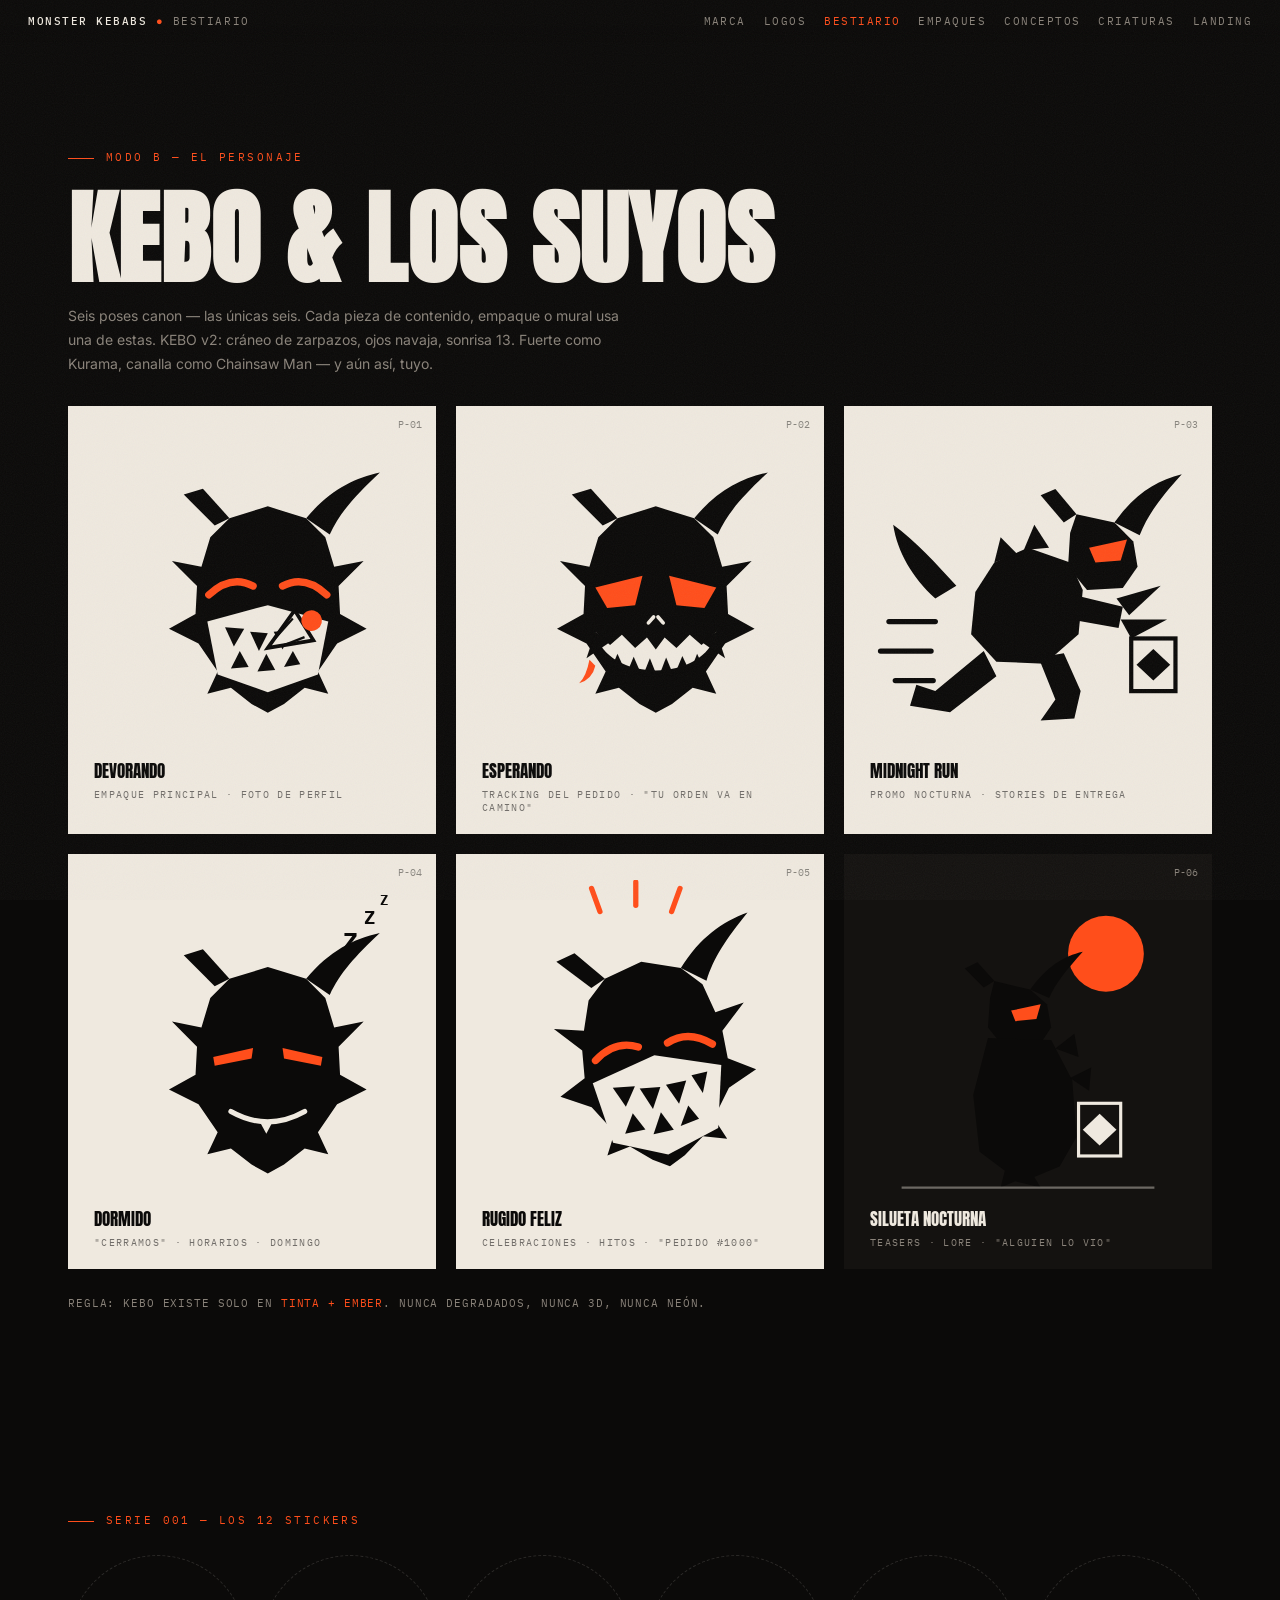
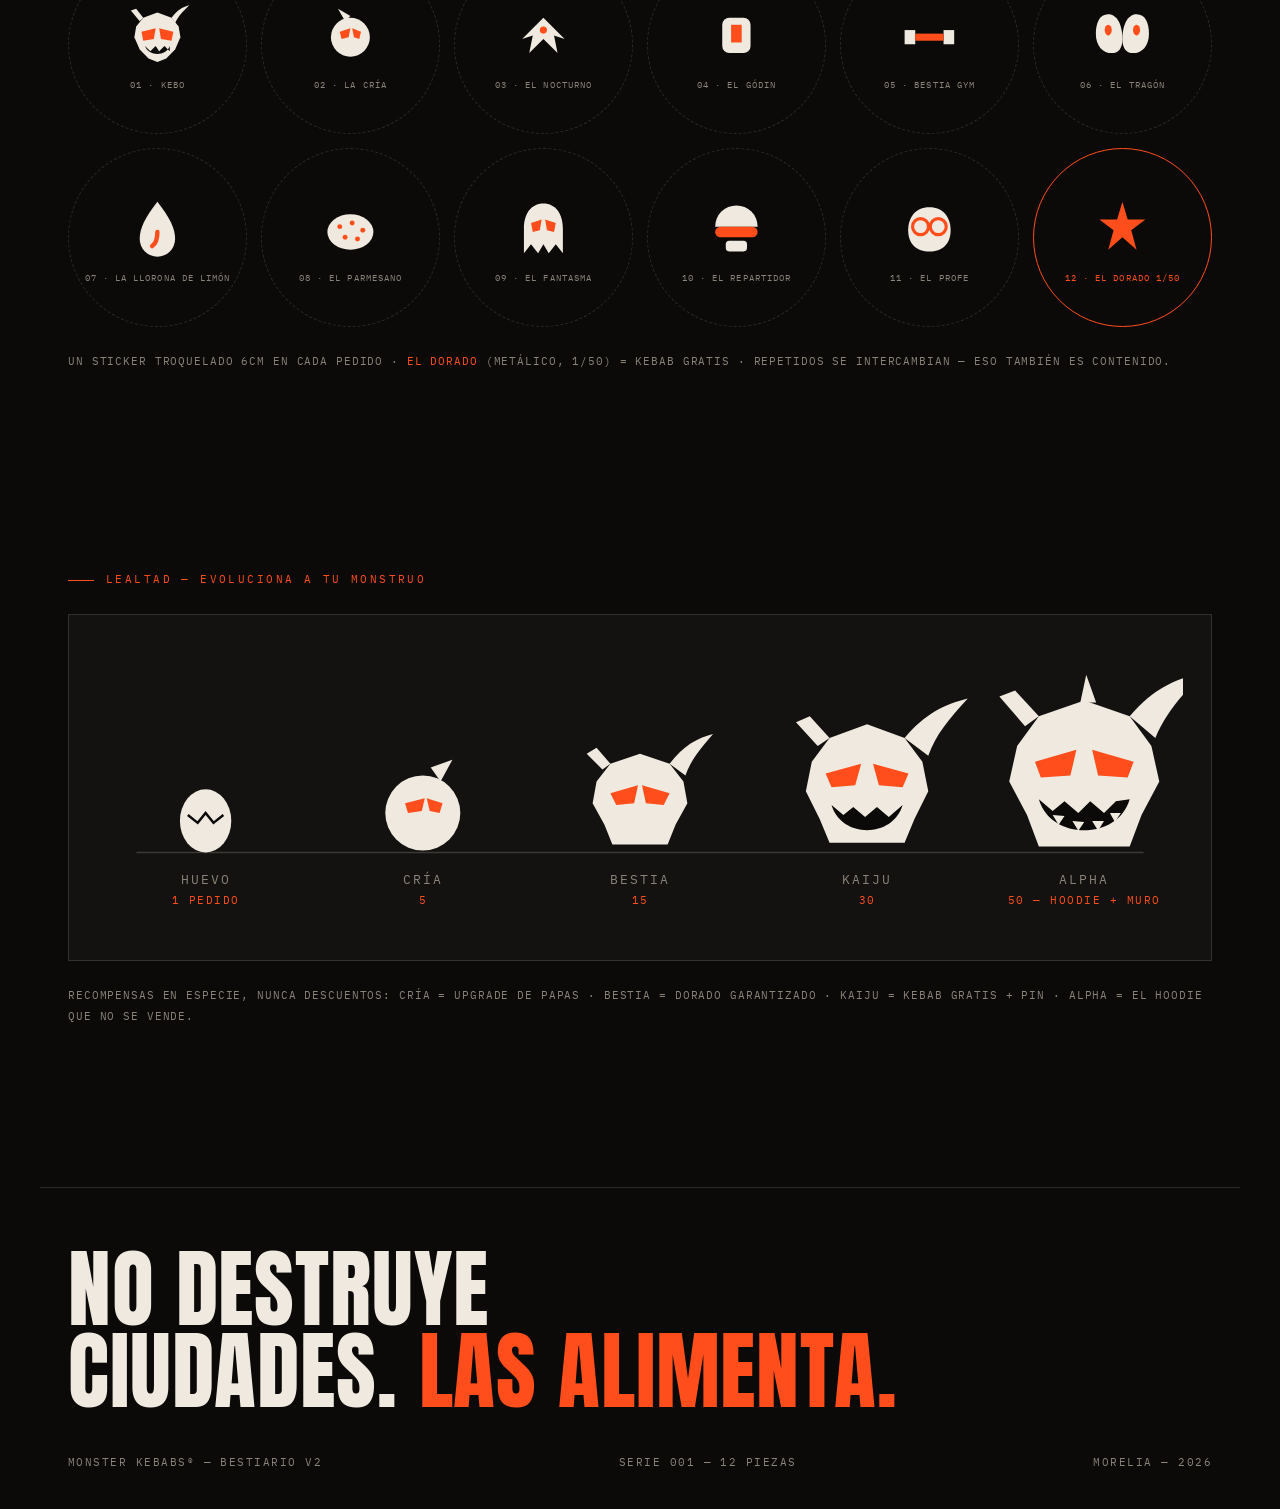
==== commit 48b0f332: "Modo C — el archivo de la criatura: KEBO foto-retro estilo puppet + nav Co-Authored-By: Claude Fable" ====
--- a/bestiario.html
+++ b/bestiario.html
@@ -33,7 +33,7 @@
   <div><b>MONSTER KEBABS</b><span class="dot"> ●</span> BESTIARIO</div>
   <nav class="nav">
     <a href="index.html">MARCA</a><a href="logos.html">LOGOS</a><a href="bestiario.html" class="on">BESTIARIO</a>
-    <a href="empaques.html">EMPAQUES</a><a href="conceptos.html">CONCEPTOS</a><a href="landing.html">LANDING</a>
+    <a href="empaques.html">EMPAQUES</a><a href="conceptos.html">CONCEPTOS</a><a href="criaturas.html">CRIATURAS</a><a href="landing.html">LANDING</a>
   </nav>
 </div>
 
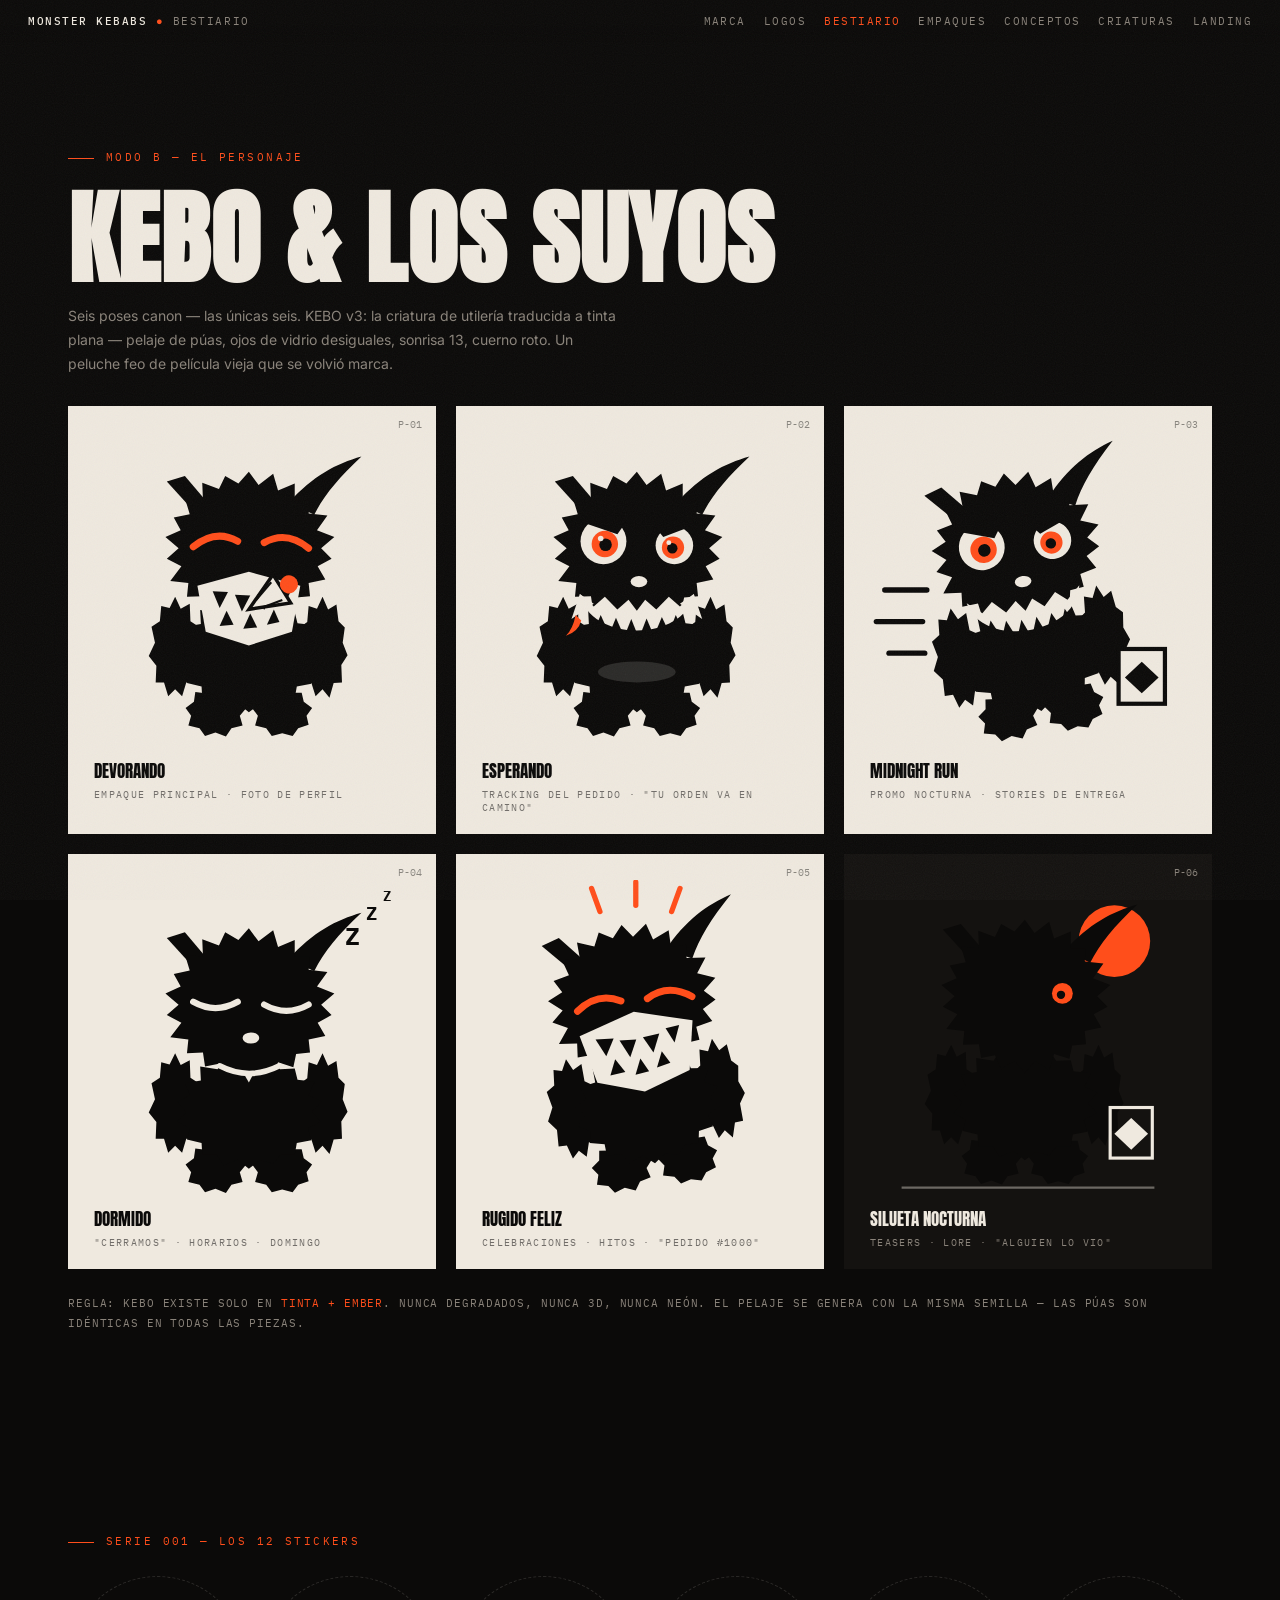
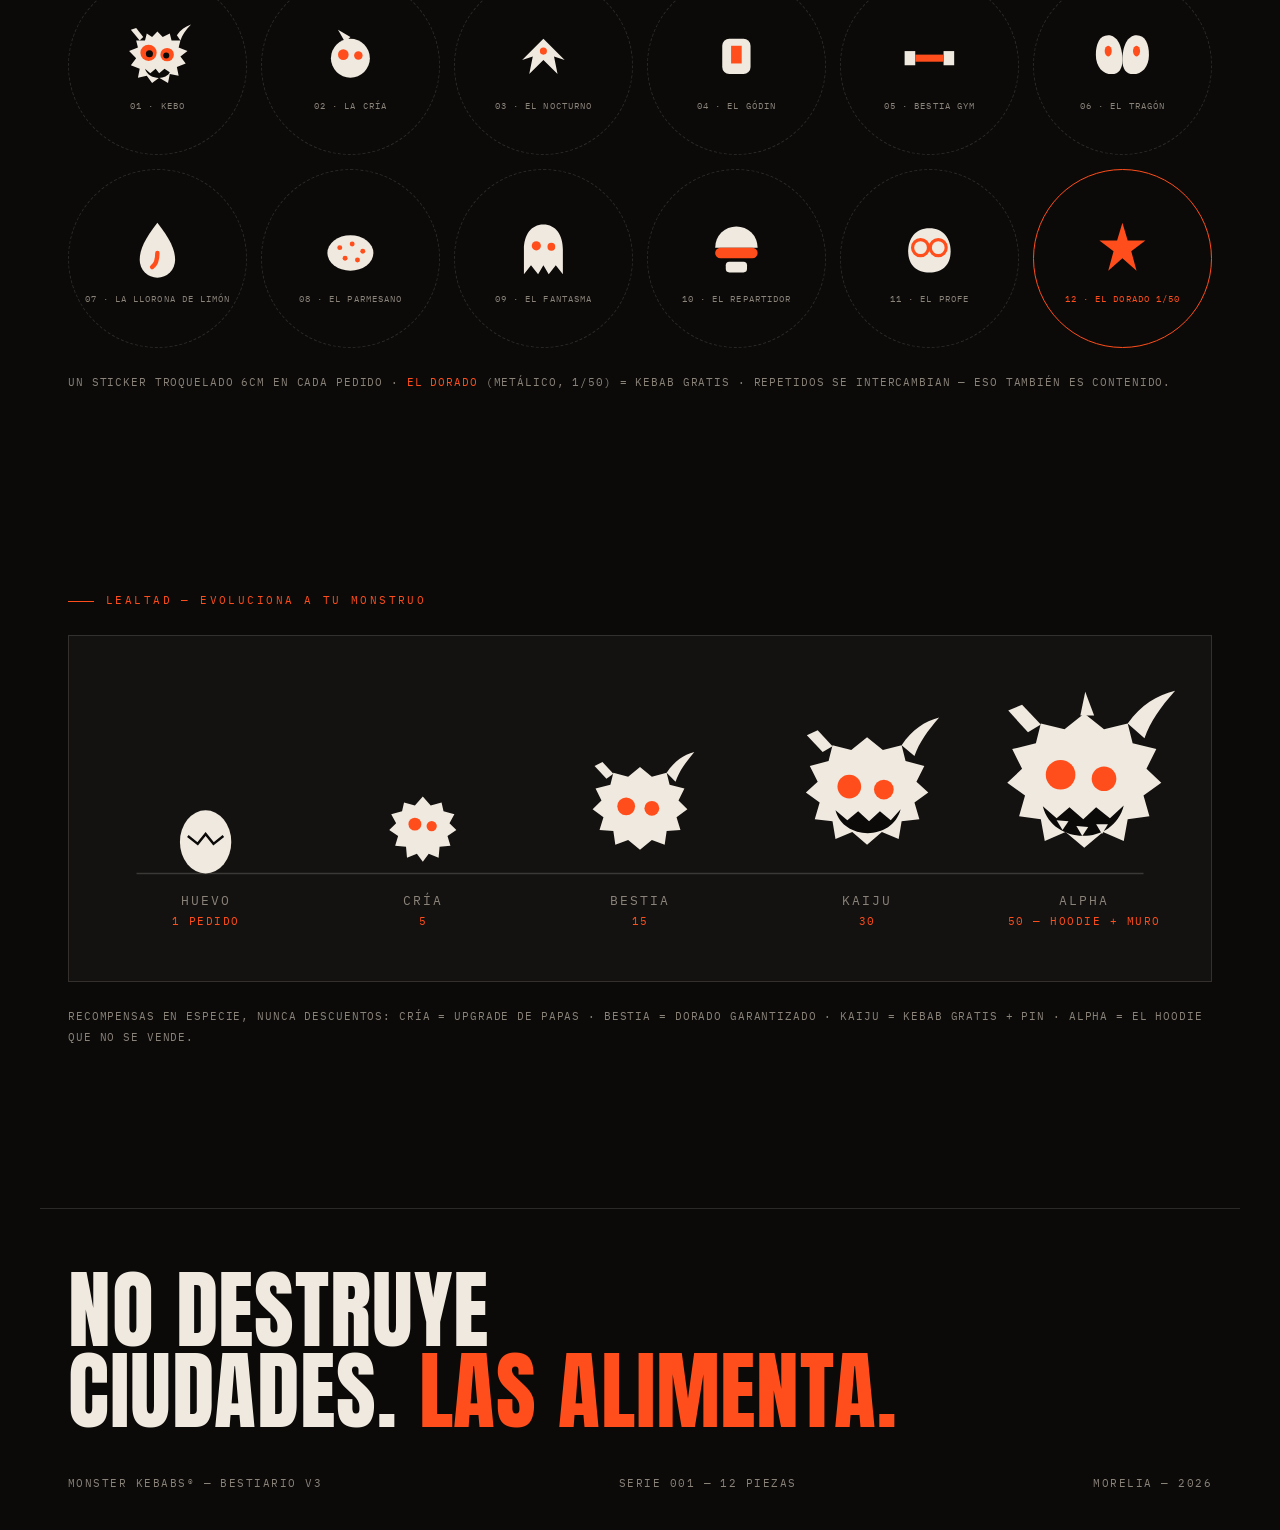
==== commit aad856a4: "KEBO v3 — la criatura retro-puppet en tinta plana: pelaje de púas, ojos de vidrio Co-Authored-By: Cl" ====
--- a/bestiario.html
+++ b/bestiario.html
@@ -40,9 +40,9 @@
 <section class="page-head">
   <div class="label">MODO B — EL PERSONAJE</div>
   <h1 class="display">Kebo &amp; los suyos</h1>
-  <p class="sub">Seis poses canon — las únicas seis. Cada pieza de contenido, empaque o mural usa una de estas.
-  KEBO v2: cráneo de zarpazos, ojos navaja, sonrisa 13. Fuerte como Kurama, canalla como Chainsaw Man —
-  y aún así, tuyo.</p>
+  <p class="sub">Seis poses canon — las únicas seis. KEBO v3: la criatura de utilería traducida a tinta plana —
+  pelaje de púas, ojos de vidrio desiguales, sonrisa 13, cuerno roto. Un peluche feo de película vieja
+  que se volvió marca.</p>
 </section>
 
 <!-- ══════ POSES CANON ══════ -->
@@ -53,27 +53,34 @@
     <div class="pose">
       <span class="pnum">P-01</span>
       <svg viewBox="0 0 300 300" xmlns="http://www.w3.org/2000/svg">
-        <g transform="translate(25,30) scale(0.7)">
-          <path d="M252,74 C284,36 316,20 352,12 C318,44 298,66 284,96 Z" fill="#0B0A09"/>
-          <path d="M148,74 L112,34 L86,42 L128,84 Z" fill="#0B0A09"/>
-          <path d="M200,58 L252,74 L278,100 L290,140 L330,132 L296,166 L298,204 L334,224 L294,244 L268,282 L282,312 L250,304 L222,326 L200,338 L178,326 L150,304 L118,312 L132,282 L106,244 L66,224 L102,204 L104,166 L70,132 L110,140 L122,100 L148,74 Z" fill="#0B0A09"/>
+        <g transform="translate(15,10) scale(0.66)">
+          <g fill="#0B0A09">
+            <path d="M94,222 L102,239 L115,232 L116,257 L128,265 L123,288 L130,306 L121,321 L122,345 L110,345 L104,365 L94,355 L84,365 L78,345 L66,345 L67,321 L56,307 L65,288 L60,265 L72,257 L74,235 L86,238 Z"/>
+            <path d="M306,222 L314,240 L326,233 L329,257 L338,266 L335,288 L342,306 L333,320 L334,345 L322,346 L316,367 L306,355 L296,365 L290,346 L279,343 L279,320 L271,306 L277,288 L273,266 L284,258 L286,235 L298,239 Z"/>
+            <path d="M152,350 L164,360 L181,359 L183,373 L197,381 L187,393 L191,407 L175,411 L167,423 L152,417 L137,422 L129,411 L113,407 L117,393 L109,382 L121,373 L123,359 L140,361 Z"/>
+            <path d="M248,351 L260,360 L276,360 L279,373 L291,382 L283,393 L286,406 L271,411 L263,422 L248,418 L233,422 L225,411 L209,407 L213,393 L204,381 L218,373 L220,360 L236,361 Z"/>
+            <path d="M200,225 L216,237 L235,230 L245,245 L266,244 L270,260 L295,263 L286,282 L305,291 L291,306 L304,320 L285,330 L290,347 L269,351 L266,368 L246,368 L235,381 L216,376 L200,388 L184,375 L164,383 L154,368 L133,368 L132,351 L111,346 L115,330 L97,320 L110,306 L97,292 L115,282 L108,265 L131,261 L130,241 L155,245 L165,230 L184,235 Z"/>
+            <path d="M258,86 C292,48 326,30 362,20 C328,52 308,76 294,104 Z"/>
+            <path d="M142,88 L108,48 L82,56 L122,100 Z"/>
+            <path d="M200,42 L214,61 L235,45 L242,69 L266,59 L266,83 L288,83 L286,102 L313,105 L298,126 L323,136 L304,152 L319,167 L299,178 L310,197 L286,202 L288,221 L268,223 L264,242 L242,235 L235,259 L215,245 L200,263 L185,245 L166,257 L157,237 L137,241 L134,221 L111,222 L113,202 L87,199 L103,178 L82,167 L99,152 L80,136 L102,126 L92,108 L115,103 L108,80 L134,83 L133,58 L157,67 L166,48 L185,59 Z"/>
+          </g>
           <!-- ojos cerrados de gusto -->
-          <path d="M120,178 Q150,150 180,166" stroke="#FF4E1B" stroke-width="10" fill="none" stroke-linecap="round"/>
-          <path d="M280,178 Q250,150 220,166" stroke="#FF4E1B" stroke-width="10" fill="none" stroke-linecap="round"/>
+          <path d="M120,150 Q152,124 184,142" stroke="#FF4E1B" stroke-width="10" fill="none" stroke-linecap="round"/>
+          <path d="M286,152 Q254,126 222,144" stroke="#FF4E1B" stroke-width="10" fill="none" stroke-linecap="round"/>
           <!-- fauces abiertas -->
-          <path d="M118,214 L200,192 L282,214 L268,286 L200,310 L132,286 Z" fill="#EFE9DF"/>
-          <g fill="#0B0A09">
-            <path d="M142,222 L154,248 L168,224 Z"/><path d="M176,228 L188,254 L200,230 Z"/>
-            <path d="M208,228 L220,252 L232,226 Z"/><path d="M240,222 L250,244 L260,220 Z"/>
-            <path d="M150,278 L162,254 L174,276 Z"/><path d="M186,282 L198,258 L210,280 Z"/>
-            <path d="M222,276 L234,254 L244,272 Z"/>
+          <path d="M126,206 L200,186 L274,206 L262,272 L200,292 L138,272 Z" fill="#EFE9DF"/>
+          <g fill="#0B0A09">
+            <path d="M148,214 L158,238 L170,215 Z"/><path d="M180,219 L190,243 L202,220 Z"/>
+            <path d="M212,219 L222,241 L234,217 Z"/><path d="M244,212 L252,232 L262,210 Z"/>
+            <path d="M158,264 L168,242 L178,262 Z"/><path d="M192,268 L202,246 L212,266 Z"/>
+            <path d="M226,262 L236,240 L244,258 Z"/>
           </g>
           <!-- kebab entrando -->
-          <g transform="rotate(-32 200 250)">
-            <path d="M200,250 L258,226 L258,274 Z" fill="#EFE9DF" stroke="#0B0A09" stroke-width="5"/>
-            <line x1="216" y1="244" x2="250" y2="234" stroke="#0B0A09" stroke-width="3"/>
-            <line x1="218" y1="258" x2="250" y2="264" stroke="#0B0A09" stroke-width="3"/>
-            <circle cx="270" cy="250" r="14" fill="#FF4E1B"/>
+          <g transform="rotate(-32 200 240)">
+            <path d="M200,240 L256,216 L256,264 Z" fill="#EFE9DF" stroke="#0B0A09" stroke-width="5"/>
+            <line x1="216" y1="234" x2="248" y2="224" stroke="#0B0A09" stroke-width="3"/>
+            <line x1="218" y1="248" x2="248" y2="254" stroke="#0B0A09" stroke-width="3"/>
+            <circle cx="268" cy="240" r="13" fill="#FF4E1B"/>
           </g>
         </g>
       </svg>
@@ -85,30 +92,41 @@
     <div class="pose">
       <span class="pnum">P-02</span>
       <svg viewBox="0 0 300 300" xmlns="http://www.w3.org/2000/svg">
-        <g transform="translate(25,30) scale(0.7)">
-          <path d="M252,74 C284,36 316,20 352,12 C318,44 298,66 284,96 Z" fill="#0B0A09"/>
-          <path d="M148,74 L112,34 L86,42 L128,84 Z" fill="#0B0A09"/>
-          <path d="M200,58 L252,74 L278,100 L290,140 L330,132 L296,166 L298,204 L334,224 L294,244 L268,282 L282,312 L250,304 L222,326 L200,338 L178,326 L150,304 L118,312 L132,282 L106,244 L66,224 L102,204 L104,166 L70,132 L110,140 L122,100 L148,74 Z" fill="#0B0A09"/>
-          <!-- ojos navaja bien abiertos -->
-          <path d="M118,168 L182,152 L172,192 L134,196 Z" fill="#FF4E1B"/>
-          <path d="M282,168 L218,152 L228,192 L266,196 Z" fill="#FF4E1B"/>
-          <g stroke="#EFE9DF" stroke-width="5" stroke-linecap="round">
-            <line x1="190" y1="216" x2="197" y2="208"/>
-            <line x1="210" y1="216" x2="203" y2="208"/>
-          </g>
-          <path d="M118,228 L138,246 L154,232 L172,250 L188,236 L200,252 L212,236 L228,250 L246,232 L262,246 L282,228 C268,298 132,298 118,228 Z" fill="#EFE9DF"/>
-          <g fill="#0B0A09">
-            <path d="M138,282 L148,258 L158,280 Z"/>
-            <path d="M160,286 L170,262 L180,285 Z"/>
-            <path d="M182,289 L192,264 L202,289 Z"/>
-            <path d="M204,289 L214,263 L224,287 Z"/>
-            <path d="M226,285 L236,261 L246,282 Z"/>
-            <path d="M248,279 L256,258 L264,275 Z"/>
-            <path d="M118,228 L106,264 L138,242 Z"/>
-            <path d="M282,228 L294,264 L262,242 Z"/>
+        <g transform="translate(15,10) scale(0.66)">
+          <g fill="#0B0A09">
+            <path d="M94,222 L102,239 L115,232 L116,257 L128,265 L123,288 L130,306 L121,321 L122,345 L110,345 L104,365 L94,355 L84,365 L78,345 L66,345 L67,321 L56,307 L65,288 L60,265 L72,257 L74,235 L86,238 Z"/>
+            <path d="M306,222 L314,240 L326,233 L329,257 L338,266 L335,288 L342,306 L333,320 L334,345 L322,346 L316,367 L306,355 L296,365 L290,346 L279,343 L279,320 L271,306 L277,288 L273,266 L284,258 L286,235 L298,239 Z"/>
+            <path d="M152,350 L164,360 L181,359 L183,373 L197,381 L187,393 L191,407 L175,411 L167,423 L152,417 L137,422 L129,411 L113,407 L117,393 L109,382 L121,373 L123,359 L140,361 Z"/>
+            <path d="M248,351 L260,360 L276,360 L279,373 L291,382 L283,393 L286,406 L271,411 L263,422 L248,418 L233,422 L225,411 L209,407 L213,393 L204,381 L218,373 L220,360 L236,361 Z"/>
+            <path d="M200,225 L216,237 L235,230 L245,245 L266,244 L270,260 L295,263 L286,282 L305,291 L291,306 L304,320 L285,330 L290,347 L269,351 L266,368 L246,368 L235,381 L216,376 L200,388 L184,375 L164,383 L154,368 L133,368 L132,351 L111,346 L115,330 L97,320 L110,306 L97,292 L115,282 L108,265 L131,261 L130,241 L155,245 L165,230 L184,235 Z"/>
+            <path d="M258,86 C292,48 326,30 362,20 C328,52 308,76 294,104 Z"/>
+            <path d="M142,88 L108,48 L82,56 L122,100 Z"/>
+            <path d="M200,42 L214,61 L235,45 L242,69 L266,59 L266,83 L288,83 L286,102 L313,105 L298,126 L323,136 L304,152 L319,167 L299,178 L310,197 L286,202 L288,221 L268,223 L264,242 L242,235 L235,259 L215,245 L200,263 L185,245 L166,257 L157,237 L137,241 L134,221 L111,222 L113,202 L87,199 L103,178 L82,167 L99,152 L80,136 L102,126 L92,108 L115,103 L108,80 L134,83 L133,58 L157,67 L166,48 L185,59 Z"/>
+          </g>
+          <ellipse cx="200" cy="330" rx="56" ry="15" fill="#EFE9DF" opacity=".14"/>
+          <circle cx="152" cy="142" r="33" fill="#EFE9DF"/>
+          <circle cx="254" cy="148" r="27" fill="#EFE9DF"/>
+          <circle cx="154" cy="146" r="19" fill="#FF4E1B"/>
+          <circle cx="252" cy="151" r="16" fill="#FF4E1B"/>
+          <circle cx="155" cy="147" r="9" fill="#0B0A09"/>
+          <circle cx="251" cy="152" r="7.5" fill="#0B0A09"/>
+          <circle cx="148" cy="138" r="4" fill="#EFE9DF"/>
+          <circle cx="246" cy="144" r="3.5" fill="#EFE9DF"/>
+          <path d="M114,112 L196,98 L172,132 Z" fill="#0B0A09"/>
+          <path d="M290,116 L212,104 L238,136 Z" fill="#0B0A09"/>
+          <ellipse cx="203" cy="200" rx="12" ry="8" fill="#EFE9DF"/>
+          <path d="M118,218 L138,236 L154,222 L172,240 L188,226 L200,242 L212,226 L228,240 L246,222 L262,236 L282,218 C268,288 132,288 118,218 Z" fill="#EFE9DF"/>
+          <g fill="#0B0A09">
+            <path d="M138,272 L148,248 L158,270 Z"/><path d="M160,276 L170,252 L180,275 Z"/>
+            <path d="M182,279 L192,254 L202,279 Z"/><path d="M204,279 L214,253 L224,277 Z"/>
+            <path d="M226,275 L236,251 L246,272 Z"/><path d="M248,269 L256,248 L264,265 Z"/>
+          </g>
+          <g fill="#EFE9DF">
+            <path d="M118,218 L106,254 L138,232 Z"/>
+            <path d="M282,218 L294,254 L262,232 Z"/>
           </g>
           <!-- baba ember -->
-          <path d="M110,266 q-4,22 -14,32 q18,-6 22,-24 Z" fill="#FF4E1B"/>
+          <path d="M112,248 q-4,20 -14,30 q18,-6 22,-22 Z" fill="#FF4E1B"/>
         </g>
       </svg>
       <div class="pname">Esperando</div>
@@ -119,31 +137,39 @@
     <div class="pose">
       <span class="pnum">P-03</span>
       <svg viewBox="0 0 300 300" xmlns="http://www.w3.org/2000/svg">
-        <!-- cola flama -->
-        <path d="M62,158 C40,138 26,114 22,88 C44,104 62,124 82,146 Z" fill="#0B0A09"/>
-        <!-- torso encorvado -->
-        <path d="M190,124 L150,110 L118,124 L100,152 L96,192 L120,218 L166,220 L198,192 L202,150 Z" fill="#0B0A09"/>
-        <!-- púas de lomo -->
-        <path d="M146,112 L156,88 L170,110 Z" fill="#0B0A09"/>
-        <path d="M118,124 L124,100 L140,116 Z" fill="#0B0A09"/>
-        <!-- cabeza -->
-        <path d="M196,78 L232,86 L250,104 L254,128 L240,148 L206,150 L188,128 L190,96 Z" fill="#0B0A09"/>
-        <path d="M232,86 C252,58 272,46 296,40 C276,62 264,78 256,98 Z" fill="#0B0A09"/>
-        <path d="M196,78 L176,54 L162,60 L184,86 Z" fill="#0B0A09"/>
-        <path d="M208,110 L244,102 L238,122 L214,124 Z" fill="#FF4E1B"/>
-        <!-- brazo con zarpas -->
-        <path d="M182,152 L240,166 L236,186 L180,176 Z" fill="#0B0A09"/>
-        <path d="M234,158 L276,146 L246,174 Z" fill="#0B0A09"/>
-        <path d="M238,178 L282,178 L248,196 Z" fill="#0B0A09"/>
-        <!-- piernas -->
-        <path d="M108,208 L62,246 L44,240 L38,260 L76,266 L120,232 Z" fill="#0B0A09"/>
-        <path d="M160,214 L176,254 L162,274 L194,272 L200,246 L184,210 Z" fill="#0B0A09"/>
+        <g transform="translate(15,10) scale(0.66) rotate(-9 200 235)">
+          <g fill="#0B0A09">
+            <path d="M94,222 L102,239 L115,232 L116,257 L128,265 L123,288 L130,306 L121,321 L122,345 L110,345 L104,365 L94,355 L84,365 L78,345 L66,345 L67,321 L56,307 L65,288 L60,265 L72,257 L74,235 L86,238 Z"/>
+            <path d="M306,222 L314,240 L326,233 L329,257 L338,266 L335,288 L342,306 L333,320 L334,345 L322,346 L316,367 L306,355 L296,365 L290,346 L279,343 L279,320 L271,306 L277,288 L273,266 L284,258 L286,235 L298,239 Z"/>
+            <path d="M152,350 L164,360 L181,359 L183,373 L197,381 L187,393 L191,407 L175,411 L167,423 L152,417 L137,422 L129,411 L113,407 L117,393 L109,382 L121,373 L123,359 L140,361 Z"/>
+            <path d="M248,351 L260,360 L276,360 L279,373 L291,382 L283,393 L286,406 L271,411 L263,422 L248,418 L233,422 L225,411 L209,407 L213,393 L204,381 L218,373 L220,360 L236,361 Z"/>
+            <path d="M200,225 L216,237 L235,230 L245,245 L266,244 L270,260 L295,263 L286,282 L305,291 L291,306 L304,320 L285,330 L290,347 L269,351 L266,368 L246,368 L235,381 L216,376 L200,388 L184,375 L164,383 L154,368 L133,368 L132,351 L111,346 L115,330 L97,320 L110,306 L97,292 L115,282 L108,265 L131,261 L130,241 L155,245 L165,230 L184,235 Z"/>
+            <path d="M258,86 C292,48 326,30 362,20 C328,52 308,76 294,104 Z"/>
+            <path d="M142,88 L108,48 L82,56 L122,100 Z"/>
+            <path d="M200,42 L214,61 L235,45 L242,69 L266,59 L266,83 L288,83 L286,102 L313,105 L298,126 L323,136 L304,152 L319,167 L299,178 L310,197 L286,202 L288,221 L268,223 L264,242 L242,235 L235,259 L215,245 L200,263 L185,245 L166,257 L157,237 L137,241 L134,221 L111,222 L113,202 L87,199 L103,178 L82,167 L99,152 L80,136 L102,126 L92,108 L115,103 L108,80 L134,83 L133,58 L157,67 L166,48 L185,59 Z"/>
+          </g>
+          <circle cx="152" cy="142" r="33" fill="#EFE9DF"/>
+          <circle cx="254" cy="148" r="27" fill="#EFE9DF"/>
+          <circle cx="154" cy="146" r="19" fill="#FF4E1B"/>
+          <circle cx="252" cy="151" r="16" fill="#FF4E1B"/>
+          <circle cx="155" cy="147" r="9" fill="#0B0A09"/>
+          <circle cx="251" cy="152" r="7.5" fill="#0B0A09"/>
+          <path d="M114,112 L196,98 L172,132 Z" fill="#0B0A09"/>
+          <path d="M290,116 L212,104 L238,136 Z" fill="#0B0A09"/>
+          <ellipse cx="203" cy="200" rx="12" ry="8" fill="#EFE9DF"/>
+          <path d="M118,218 L138,236 L154,222 L172,240 L188,226 L200,242 L212,226 L228,240 L246,222 L262,236 L282,218 C268,288 132,288 118,218 Z" fill="#EFE9DF"/>
+          <g fill="#0B0A09">
+            <path d="M138,272 L148,248 L158,270 Z"/><path d="M160,276 L170,252 L180,275 Z"/>
+            <path d="M182,279 L192,254 L202,279 Z"/><path d="M204,279 L214,253 L224,277 Z"/>
+            <path d="M226,275 L236,251 L246,272 Z"/><path d="M248,269 L256,248 L264,265 Z"/>
+          </g>
+        </g>
         <!-- bolsa -->
-        <rect x="248" y="196" width="42" height="50" fill="#EFE9DF" stroke="#0B0A09" stroke-width="4"/>
-        <path d="M269,206 L285,221 L269,236 L253,221 Z" fill="#0B0A09"/>
+        <rect x="236" y="206" width="44" height="52" fill="#EFE9DF" stroke="#0B0A09" stroke-width="4"/>
+        <path d="M258,218 L274,233 L258,248 L242,233 Z" fill="#0B0A09"/>
         <!-- líneas de velocidad -->
         <g stroke="#0B0A09" stroke-width="5" stroke-linecap="round">
-          <line x1="18" y1="180" x2="62" y2="180"/><line x1="10" y1="208" x2="58" y2="208"/><line x1="24" y1="236" x2="60" y2="236"/>
+          <line x1="14" y1="150" x2="54" y2="150"/><line x1="6" y1="180" x2="50" y2="180"/><line x1="18" y1="210" x2="52" y2="210"/>
         </g>
       </svg>
       <div class="pname">Midnight Run</div>
@@ -154,21 +180,29 @@
     <div class="pose">
       <span class="pnum">P-04</span>
       <svg viewBox="0 0 300 300" xmlns="http://www.w3.org/2000/svg">
-        <g transform="translate(25,42) scale(0.7)">
-          <path d="M252,74 C284,36 316,20 352,12 C318,44 298,66 284,96 Z" fill="#0B0A09"/>
-          <path d="M148,74 L112,34 L86,42 L128,84 Z" fill="#0B0A09"/>
-          <path d="M200,58 L252,74 L278,100 L290,140 L330,132 L296,166 L298,204 L334,224 L294,244 L268,282 L282,312 L250,304 L222,326 L200,338 L178,326 L150,304 L118,312 L132,282 L106,244 L66,224 L102,204 L104,166 L70,132 L110,140 L122,100 L148,74 Z" fill="#0B0A09"/>
-          <!-- ojos apagados -->
-          <path d="M126,180 L180,168 L178,182 L128,192 Z" fill="#FF4E1B"/>
-          <path d="M274,180 L220,168 L222,182 L272,192 Z" fill="#FF4E1B"/>
+        <g transform="translate(15,18) scale(0.66)">
+          <g fill="#0B0A09">
+            <path d="M94,222 L102,239 L115,232 L116,257 L128,265 L123,288 L130,306 L121,321 L122,345 L110,345 L104,365 L94,355 L84,365 L78,345 L66,345 L67,321 L56,307 L65,288 L60,265 L72,257 L74,235 L86,238 Z"/>
+            <path d="M306,222 L314,240 L326,233 L329,257 L338,266 L335,288 L342,306 L333,320 L334,345 L322,346 L316,367 L306,355 L296,365 L290,346 L279,343 L279,320 L271,306 L277,288 L273,266 L284,258 L286,235 L298,239 Z"/>
+            <path d="M152,350 L164,360 L181,359 L183,373 L197,381 L187,393 L191,407 L175,411 L167,423 L152,417 L137,422 L129,411 L113,407 L117,393 L109,382 L121,373 L123,359 L140,361 Z"/>
+            <path d="M248,351 L260,360 L276,360 L279,373 L291,382 L283,393 L286,406 L271,411 L263,422 L248,418 L233,422 L225,411 L209,407 L213,393 L204,381 L218,373 L220,360 L236,361 Z"/>
+            <path d="M200,225 L216,237 L235,230 L245,245 L266,244 L270,260 L295,263 L286,282 L305,291 L291,306 L304,320 L285,330 L290,347 L269,351 L266,368 L246,368 L235,381 L216,376 L200,388 L184,375 L164,383 L154,368 L133,368 L132,351 L111,346 L115,330 L97,320 L110,306 L97,292 L115,282 L108,265 L131,261 L130,241 L155,245 L165,230 L184,235 Z"/>
+            <path d="M258,86 C292,48 326,30 362,20 C328,52 308,76 294,104 Z"/>
+            <path d="M142,88 L108,48 L82,56 L122,100 Z"/>
+            <path d="M200,42 L214,61 L235,45 L242,69 L266,59 L266,83 L288,83 L286,102 L313,105 L298,126 L323,136 L304,152 L319,167 L299,178 L310,197 L286,202 L288,221 L268,223 L264,242 L242,235 L235,259 L215,245 L200,263 L185,245 L166,257 L157,237 L137,241 L134,221 L111,222 L113,202 L87,199 L103,178 L82,167 L99,152 L80,136 L102,126 L92,108 L115,103 L108,80 L134,83 L133,58 L157,67 L166,48 L185,59 Z"/>
+          </g>
+          <!-- ojos cerrados -->
+          <path d="M120,148 Q152,166 184,148" stroke="#EFE9DF" stroke-width="9" fill="none" stroke-linecap="round"/>
+          <path d="M222,152 Q254,170 286,152" stroke="#EFE9DF" stroke-width="9" fill="none" stroke-linecap="round"/>
+          <ellipse cx="203" cy="200" rx="12" ry="8" fill="#EFE9DF"/>
           <!-- boca relajada con un colmillo -->
-          <path d="M150,254 Q200,282 250,254" stroke="#EFE9DF" stroke-width="7" fill="none" stroke-linecap="round"/>
-          <path d="M188,266 L198,284 L208,265 Z" fill="#EFE9DF"/>
+          <path d="M158,240 Q200,262 244,240" stroke="#EFE9DF" stroke-width="8" fill="none" stroke-linecap="round"/>
+          <path d="M192,250 L200,264 L208,249 Z" fill="#EFE9DF"/>
         </g>
         <g font-family="IBM Plex Mono,monospace" fill="#0B0A09" font-weight="bold">
-          <text x="236" y="66" font-size="24">Z</text>
-          <text x="256" y="42" font-size="18">Z</text>
-          <text x="272" y="24" font-size="13">Z</text>
+          <text x="238" y="62" font-size="24">Z</text>
+          <text x="258" y="38" font-size="18">Z</text>
+          <text x="274" y="20" font-size="13">Z</text>
         </g>
       </svg>
       <div class="pname">Dormido</div>
@@ -179,20 +213,27 @@
     <div class="pose">
       <span class="pnum">P-05</span>
       <svg viewBox="0 0 300 300" xmlns="http://www.w3.org/2000/svg">
-        <g transform="translate(25,36) scale(0.7) rotate(-8 200 200)">
-          <path d="M252,74 C284,36 316,20 352,12 C318,44 298,66 284,96 Z" fill="#0B0A09"/>
-          <path d="M148,74 L112,34 L86,42 L128,84 Z" fill="#0B0A09"/>
-          <path d="M200,58 L252,74 L278,100 L290,140 L330,132 L296,166 L298,204 L334,224 L294,244 L268,282 L282,312 L250,304 L222,326 L200,338 L178,326 L150,304 L118,312 L132,282 L106,244 L66,224 L102,204 L104,166 L70,132 L110,140 L122,100 L148,74 Z" fill="#0B0A09"/>
-          <!-- ojos cerrados con fuerza -->
-          <path d="M120,182 Q150,158 180,172" stroke="#FF4E1B" stroke-width="10" fill="none" stroke-linecap="round"/>
-          <path d="M280,182 Q250,158 220,172" stroke="#FF4E1B" stroke-width="10" fill="none" stroke-linecap="round"/>
+        <g transform="translate(15,14) scale(0.66) rotate(-8 200 200)">
+          <g fill="#0B0A09">
+            <path d="M94,222 L102,239 L115,232 L116,257 L128,265 L123,288 L130,306 L121,321 L122,345 L110,345 L104,365 L94,355 L84,365 L78,345 L66,345 L67,321 L56,307 L65,288 L60,265 L72,257 L74,235 L86,238 Z"/>
+            <path d="M306,222 L314,240 L326,233 L329,257 L338,266 L335,288 L342,306 L333,320 L334,345 L322,346 L316,367 L306,355 L296,365 L290,346 L279,343 L279,320 L271,306 L277,288 L273,266 L284,258 L286,235 L298,239 Z"/>
+            <path d="M152,350 L164,360 L181,359 L183,373 L197,381 L187,393 L191,407 L175,411 L167,423 L152,417 L137,422 L129,411 L113,407 L117,393 L109,382 L121,373 L123,359 L140,361 Z"/>
+            <path d="M248,351 L260,360 L276,360 L279,373 L291,382 L283,393 L286,406 L271,411 L263,422 L248,418 L233,422 L225,411 L209,407 L213,393 L204,381 L218,373 L220,360 L236,361 Z"/>
+            <path d="M200,225 L216,237 L235,230 L245,245 L266,244 L270,260 L295,263 L286,282 L305,291 L291,306 L304,320 L285,330 L290,347 L269,351 L266,368 L246,368 L235,381 L216,376 L200,388 L184,375 L164,383 L154,368 L133,368 L132,351 L111,346 L115,330 L97,320 L110,306 L97,292 L115,282 L108,265 L131,261 L130,241 L155,245 L165,230 L184,235 Z"/>
+            <path d="M258,86 C292,48 326,30 362,20 C328,52 308,76 294,104 Z"/>
+            <path d="M142,88 L108,48 L82,56 L122,100 Z"/>
+            <path d="M200,42 L214,61 L235,45 L242,69 L266,59 L266,83 L288,83 L286,102 L313,105 L298,126 L323,136 L304,152 L319,167 L299,178 L310,197 L286,202 L288,221 L268,223 L264,242 L242,235 L235,259 L215,245 L200,263 L185,245 L166,257 L157,237 L137,241 L134,221 L111,222 L113,202 L87,199 L103,178 L82,167 L99,152 L80,136 L102,126 L92,108 L115,103 L108,80 L134,83 L133,58 L157,67 L166,48 L185,59 Z"/>
+          </g>
+          <!-- ojos apretados -->
+          <path d="M120,156 Q152,132 184,150" stroke="#FF4E1B" stroke-width="10" fill="none" stroke-linecap="round"/>
+          <path d="M286,158 Q254,134 222,152" stroke="#FF4E1B" stroke-width="10" fill="none" stroke-linecap="round"/>
           <!-- fauces al cielo -->
-          <path d="M112,212 L200,186 L288,212 L272,296 L200,322 L128,296 Z" fill="#EFE9DF"/>
-          <g fill="#0B0A09">
-            <path d="M138,222 L152,250 L168,224 Z"/><path d="M174,228 L188,258 L202,230 Z"/>
-            <path d="M210,228 L224,256 L238,226 Z"/><path d="M246,220 L258,246 L268,218 Z"/>
-            <path d="M146,286 L160,260 L174,284 Z"/><path d="M184,292 L198,264 L212,290 Z"/>
-            <path d="M222,286 L236,260 L248,280 Z"/>
+          <path d="M118,192 L200,168 L282,192 L268,262 L200,284 L134,262 Z" fill="#EFE9DF"/>
+          <g fill="#0B0A09">
+            <path d="M140,200 L152,226 L166,202 Z"/><path d="M174,206 L186,232 L198,208 Z"/>
+            <path d="M208,206 L220,230 L232,204 Z"/><path d="M242,198 L252,220 L262,196 Z"/>
+            <path d="M154,254 L164,232 L176,252 Z"/><path d="M190,258 L200,236 L210,256 Z"/>
+            <path d="M222,252 L232,230 L242,248 Z"/>
           </g>
         </g>
         <!-- líneas de rugido -->
@@ -208,19 +249,25 @@
     <div class="pose" style="background:var(--tinta2)">
       <span class="pnum" style="color:var(--humo)">P-06</span>
       <svg viewBox="0 0 300 300" xmlns="http://www.w3.org/2000/svg">
-        <circle cx="224" cy="70" r="36" fill="#FF4E1B"/>
-        <!-- silueta encorvada -->
-        <path d="M118,96 L152,104 L168,118 L172,140 L160,158 L128,160 L112,140 L114,112 Z" fill="#0B0A09"/>
-        <path d="M152,104 C168,82 184,72 202,68 C186,86 176,98 170,112 Z" fill="#0B0A09"/>
-        <path d="M118,96 L102,78 L90,84 L108,102 Z" fill="#0B0A09"/>
-        <path d="M112,150 L172,152 L192,190 L196,244 L180,272 L156,282 L162,292 L138,286 L124,292 L128,276 L104,258 L98,204 Z" fill="#0B0A09"/>
-        <path d="M176,160 L194,146 L198,168 Z" fill="#0B0A09"/>
-        <path d="M190,188 L210,178 L208,200 Z" fill="#0B0A09"/>
-        <!-- solo un ojo ember -->
-        <path d="M134,124 L162,118 L158,132 L138,134 Z" fill="#FF4E1B"/>
+        <circle cx="232" cy="58" r="34" fill="#FF4E1B"/>
+        <g transform="translate(15,10) scale(0.66)">
+          <g fill="#0B0A09">
+            <path d="M94,222 L102,239 L115,232 L116,257 L128,265 L123,288 L130,306 L121,321 L122,345 L110,345 L104,365 L94,355 L84,365 L78,345 L66,345 L67,321 L56,307 L65,288 L60,265 L72,257 L74,235 L86,238 Z"/>
+            <path d="M306,222 L314,240 L326,233 L329,257 L338,266 L335,288 L342,306 L333,320 L334,345 L322,346 L316,367 L306,355 L296,365 L290,346 L279,343 L279,320 L271,306 L277,288 L273,266 L284,258 L286,235 L298,239 Z"/>
+            <path d="M152,350 L164,360 L181,359 L183,373 L197,381 L187,393 L191,407 L175,411 L167,423 L152,417 L137,422 L129,411 L113,407 L117,393 L109,382 L121,373 L123,359 L140,361 Z"/>
+            <path d="M248,351 L260,360 L276,360 L279,373 L291,382 L283,393 L286,406 L271,411 L263,422 L248,418 L233,422 L225,411 L209,407 L213,393 L204,381 L218,373 L220,360 L236,361 Z"/>
+            <path d="M200,225 L216,237 L235,230 L245,245 L266,244 L270,260 L295,263 L286,282 L305,291 L291,306 L304,320 L285,330 L290,347 L269,351 L266,368 L246,368 L235,381 L216,376 L200,388 L184,375 L164,383 L154,368 L133,368 L132,351 L111,346 L115,330 L97,320 L110,306 L97,292 L115,282 L108,265 L131,261 L130,241 L155,245 L165,230 L184,235 Z"/>
+            <path d="M258,86 C292,48 326,30 362,20 C328,52 308,76 294,104 Z"/>
+            <path d="M142,88 L108,48 L82,56 L122,100 Z"/>
+            <path d="M200,42 L214,61 L235,45 L242,69 L266,59 L266,83 L288,83 L286,102 L313,105 L298,126 L323,136 L304,152 L319,167 L299,178 L310,197 L286,202 L288,221 L268,223 L264,242 L242,235 L235,259 L215,245 L200,263 L185,245 L166,257 L157,237 L137,241 L134,221 L111,222 L113,202 L87,199 L103,178 L82,167 L99,152 L80,136 L102,126 L92,108 L115,103 L108,80 L134,83 L133,58 L157,67 L166,48 L185,59 Z"/>
+          </g>
+          <!-- solo un ojo ember -->
+          <circle cx="254" cy="148" r="15" fill="#FF4E1B"/>
+          <circle cx="252" cy="150" r="6" fill="#0B0A09"/>
+        </g>
         <!-- bolsa -->
-        <rect x="198" y="212" width="40" height="50" fill="none" stroke="#EFE9DF" stroke-width="3"/>
-        <path d="M218,222 L234,237 L218,252 L202,237 Z" fill="#EFE9DF"/>
+        <rect x="228" y="216" width="40" height="48" fill="none" stroke="#EFE9DF" stroke-width="3"/>
+        <path d="M248,226 L264,241 L248,256 L232,241 Z" fill="#EFE9DF"/>
         <!-- piso -->
         <line x1="30" y1="292" x2="270" y2="292" stroke="#EFE9DF" stroke-width="2" opacity=".4"/>
       </svg>
@@ -228,7 +275,8 @@
       <div class="puse" style="color:var(--humo)">TEASERS · LORE · "ALGUIEN LO VIO"</div>
     </div>
   </div>
-  <p class="note">REGLA: KEBO EXISTE SOLO EN <em>TINTA + EMBER</em>. NUNCA DEGRADADOS, NUNCA 3D, NUNCA NEÓN.</p>
+  <p class="note">REGLA: KEBO EXISTE SOLO EN <em>TINTA + EMBER</em>. NUNCA DEGRADADOS, NUNCA 3D, NUNCA NEÓN.
+  EL PELAJE SE GENERA CON LA MISMA SEMILLA — LAS PÚAS SON IDÉNTICAS EN TODAS LAS PIEZAS.</p>
 </section>
 
 <!-- ══════ SERIE 001 COMPLETA ══════ -->
@@ -236,11 +284,11 @@
   <div class="label">SERIE 001 — LOS 12 STICKERS</div>
   <div class="stickers">
     <div class="sticker">
-      <svg viewBox="0 0 40 40"><path d="M28,10 C31,6 34,4 38,3 C34,7 32,9 30,13 Z" fill="#EFE9DF"/><path d="M12,10 L8,5 L5,6 L10,12 Z" fill="#EFE9DF"/><path d="M20,7 L28,10 L32,15 L33,21 L30,28 L25,33 L20,35 L15,33 L10,28 L7,21 L8,15 L12,10 Z" fill="#EFE9DF"/><path d="M11,18 L19,16 L18,22 L12,23 Z" fill="#FF4E1B"/><path d="M29,18 L21,16 L22,22 L28,23 Z" fill="#FF4E1B"/><path d="M13,26 L16,29 L19,26 L21,29 L24,26 L27,29 L27,26 C25,32 15,32 13,26 Z" fill="#0B0A09"/></svg>
+      <svg viewBox="0 0 40 40"><path d="M31,8 C33,5 36,3 39,2 C36,5 34,8 33,11 Z" fill="#EFE9DF"/><path d="M12,9 L8,4 L5,5 L10,11 Z" fill="#EFE9DF"/><path d="M20,6 L23,9 L27,7 L28,11 L33,11 L32,15 L37,17 L33,20 L36,24 L31,26 L32,31 L27,30 L26,35 L21,32 L17,35 L14,31 L9,32 L10,27 L5,25 L8,21 L4,17 L9,15 L8,11 L13,11 L14,7 L17,9 Z" fill="#EFE9DF"/><circle cx="15" cy="18" r="4.6" fill="#FF4E1B"/><circle cx="25.5" cy="19" r="3.8" fill="#FF4E1B"/><circle cx="15.5" cy="18.5" r="2" fill="#0B0A09"/><circle cx="25" cy="19.5" r="1.7" fill="#0B0A09"/><path d="M13,27 L16,29.5 L19,27 L21,29.5 L24,27 L27,29 C25,33.5 15,33.5 13,27 Z" fill="#0B0A09"/></svg>
       <span class="stn">01 · Kebo</span>
     </div>
     <div class="sticker">
-      <svg viewBox="0 0 40 40"><circle cx="20" cy="21" r="11" fill="#EFE9DF"/><path d="M17,12 L13,5 L20,9 Z" fill="#EFE9DF"/><path d="M14,18 L20,16 L19,21 L15,22 Z" fill="#FF4E1B"/><path d="M26,18 L21,16 L22,21 L25,22 Z" fill="#FF4E1B"/></svg>
+      <svg viewBox="0 0 40 40"><circle cx="20" cy="21" r="11" fill="#EFE9DF"/><path d="M17,12 L13,5 L20,9 Z" fill="#EFE9DF"/><circle cx="16" cy="19" r="3" fill="#FF4E1B"/><circle cx="24.5" cy="19.5" r="2.4" fill="#FF4E1B"/></svg>
       <span class="stn">02 · La Cría</span>
     </div>
     <div class="sticker">
@@ -268,7 +316,7 @@
       <span class="stn">08 · El Parmesano</span>
     </div>
     <div class="sticker">
-      <svg viewBox="0 0 40 40"><path d="M20,6 C13,6 9,12 9,20 L9,34 L13,29 L17,34 L20,29 L23,34 L27,29 L31,34 L31,20 C31,12 27,6 20,6 Z" fill="#EFE9DF"/><path d="M13,17 L19,15 L18,21 L14,22 Z" fill="#FF4E1B"/><path d="M27,17 L21,15 L22,21 L26,22 Z" fill="#FF4E1B"/></svg>
+      <svg viewBox="0 0 40 40"><path d="M20,6 C13,6 9,12 9,20 L9,34 L13,29 L17,34 L20,29 L23,34 L27,29 L31,34 L31,20 C31,12 27,6 20,6 Z" fill="#EFE9DF"/><circle cx="16" cy="18" r="2.6" fill="#FF4E1B"/><circle cx="24.5" cy="18.5" r="2.2" fill="#FF4E1B"/></svg>
       <span class="stn">09 · El Fantasma</span>
     </div>
     <div class="sticker">
@@ -298,32 +346,31 @@
       <ellipse cx="110" cy="164" rx="26" ry="32" fill="#EFE9DF"/>
       <path d="M92,158 l10,8 8,-10 8,10 10,-8" stroke="#0B0A09" stroke-width="2.5" fill="none"/>
       <!-- CRÍA -->
-      <circle cx="330" cy="156" r="38" fill="#EFE9DF"/>
-      <path d="M348,124 L360,102 L338,110 Z" fill="#EFE9DF"/>
-      <path d="M312,146 L332,141 L329,154 L315,156 Z" fill="#FF4E1B"/>
-      <path d="M350,146 L334,141 L337,154 L347,156 Z" fill="#FF4E1B"/>
+      <path d="M330,118 L338,127 L349,124 L351,133 L362,136 L357,145 L364,152 L355,158 L358,168 L347,169 L346,180 L336,176 L330,184 L324,176 L314,180 L313,169 L302,168 L305,158 L296,152 L303,145 L298,136 L309,133 L311,124 L322,127 Z" fill="#EFE9DF"/>
+      <circle cx="322" cy="146" r="6.5" fill="#FF4E1B"/>
+      <circle cx="339" cy="148" r="5.2" fill="#FF4E1B"/>
       <!-- BESTIA -->
-      <path d="M550,96 L580,106 L594,124 L598,146 L586,168 L578,188 L522,188 L514,168 L502,146 L506,124 L520,106 Z" fill="#EFE9DF"/>
-      <path d="M580,106 C594,88 608,80 624,76 C610,92 602,102 596,118 Z" fill="#EFE9DF"/>
-      <path d="M520,106 L506,90 L496,96 L512,112 Z" fill="#EFE9DF"/>
-      <path d="M520,136 L548,128 L544,146 L526,148 Z" fill="#FF4E1B"/>
-      <path d="M580,136 L552,128 L556,146 L574,148 Z" fill="#FF4E1B"/>
+      <path d="M550,88 L562,98 L577,94 L580,106 L595,110 L589,122 L598,131 L587,139 L591,152 L577,153 L575,167 L562,162 L550,172 L538,162 L525,167 L523,153 L509,152 L513,139 L502,131 L511,122 L505,110 L520,106 L523,94 L538,98 Z" fill="#EFE9DF"/>
+      <path d="M577,94 C585,82 594,76 605,73 C596,84 590,92 586,103 Z" fill="#EFE9DF"/>
+      <path d="M523,95 L512,83 L504,87 L516,100 Z" fill="#EFE9DF"/>
+      <circle cx="536" cy="128" r="9" fill="#FF4E1B"/>
+      <circle cx="562" cy="130" r="7.5" fill="#FF4E1B"/>
       <!-- KAIJU -->
-      <path d="M780,66 L818,80 L836,104 L842,134 L828,162 L818,186 L742,186 L732,162 L718,134 L724,104 L742,80 Z" fill="#EFE9DF"/>
-      <path d="M818,80 C838,56 858,46 882,40 C862,62 850,76 842,98 Z" fill="#EFE9DF"/>
-      <path d="M742,80 L722,58 L708,64 L730,88 Z" fill="#EFE9DF"/>
-      <path d="M738,116 L774,106 L768,128 L744,130 Z" fill="#FF4E1B"/>
-      <path d="M822,116 L786,106 L792,128 L816,130 Z" fill="#FF4E1B"/>
-      <path d="M744,148 L756,158 L766,150 L778,160 L790,150 L802,160 L816,148 C806,182 754,182 744,148 Z" fill="#0B0A09"/>
+      <path d="M780,58 L796,71 L815,66 L819,82 L838,87 L830,103 L842,114 L828,124 L833,141 L815,143 L812,161 L795,154 L780,167 L765,154 L748,161 L745,143 L727,141 L732,124 L718,114 L730,103 L722,87 L741,82 L745,66 L764,71 Z" fill="#EFE9DF"/>
+      <path d="M815,66 C826,50 838,42 853,38 C841,52 833,63 828,77 Z" fill="#EFE9DF"/>
+      <path d="M745,67 L730,51 L719,56 L735,73 Z" fill="#EFE9DF"/>
+      <circle cx="762" cy="108" r="12" fill="#FF4E1B"/>
+      <circle cx="797" cy="111" r="10" fill="#FF4E1B"/>
+      <path d="M748,132 L760,142 L771,133 L782,143 L793,133 L804,142 L814,131 C806,163 756,163 748,132 Z" fill="#0B0A09"/>
       <!-- ALPHA -->
-      <path d="M1000,42 L1046,58 L1068,88 L1076,124 L1058,158 L1046,190 L954,190 L942,158 L924,124 L932,88 L954,58 Z" fill="#EFE9DF"/>
-      <path d="M1046,58 C1070,30 1092,20 1120,14 C1096,40 1082,56 1072,80 Z" fill="#EFE9DF"/>
-      <path d="M954,58 L930,32 L914,38 L940,68 Z" fill="#EFE9DF"/>
-      <path d="M996,44 L1002,16 L1012,44 Z" fill="#EFE9DF"/>
-      <path d="M950,104 L992,92 L986,118 L956,120 Z" fill="#FF4E1B"/>
-      <path d="M1050,104 L1008,92 L1014,118 L1044,120 Z" fill="#FF4E1B"/>
-      <path d="M954,142 L968,154 L980,144 L994,156 L1006,144 L1020,156 L1032,144 L1046,142 C1034,184 966,184 954,142 Z" fill="#0B0A09"/>
-      <g fill="#EFE9DF"><path d="M968,158 l6,10 6,-9 Z"/><path d="M988,164 l6,10 6,-9 Z"/><path d="M1008,164 l6,10 6,-10 Z"/><path d="M1026,156 l5,9 6,-9 Z"/></g>
+      <path d="M1000,34 L1020,50 L1044,44 L1049,64 L1073,70 L1063,90 L1078,104 L1060,117 L1066,138 L1044,141 L1040,163 L1019,154 L1000,170 L981,154 L960,163 L956,141 L934,138 L940,117 L922,104 L937,90 L927,70 L951,64 L956,44 L980,50 Z" fill="#EFE9DF"/>
+      <path d="M1044,44 C1058,25 1073,16 1092,11 C1077,28 1067,42 1061,59 Z" fill="#EFE9DF"/>
+      <path d="M956,45 L937,25 L923,31 L943,53 Z" fill="#EFE9DF"/>
+      <path d="M996,36 L1001,12 L1010,36 Z" fill="#EFE9DF"/>
+      <circle cx="976" cy="96" r="15" fill="#FF4E1B"/>
+      <circle cx="1020" cy="100" r="12.5" fill="#FF4E1B"/>
+      <path d="M958,128 L972,140 L985,129 L999,141 L1012,129 L1026,140 L1040,127 C1030,168 968,168 958,128 Z" fill="#0B0A09"/>
+      <g fill="#EFE9DF"><path d="M972,142 l6,10 6,-9 Z"/><path d="M992,148 l6,10 6,-9 Z"/><path d="M1012,146 l6,10 6,-10 Z"/></g>
       <!-- etiquetas -->
       <g font-family="IBM Plex Mono,monospace" font-size="13" fill="#8A837A" letter-spacing="2" text-anchor="middle">
         <text x="110" y="228">HUEVO</text><text x="330" y="228">CRÍA</text><text x="550" y="228">BESTIA</text>
@@ -342,7 +389,7 @@
 <footer class="rv">
   <div class="big display">No destruye<br>ciudades.<span> Las alimenta.</span></div>
   <div class="foot-meta">
-    <span>MONSTER KEBABS® — BESTIARIO V2</span>
+    <span>MONSTER KEBABS® — BESTIARIO V3</span>
     <span>SERIE 001 — 12 PIEZAS</span>
     <span>MORELIA — 2026</span>
   </div>
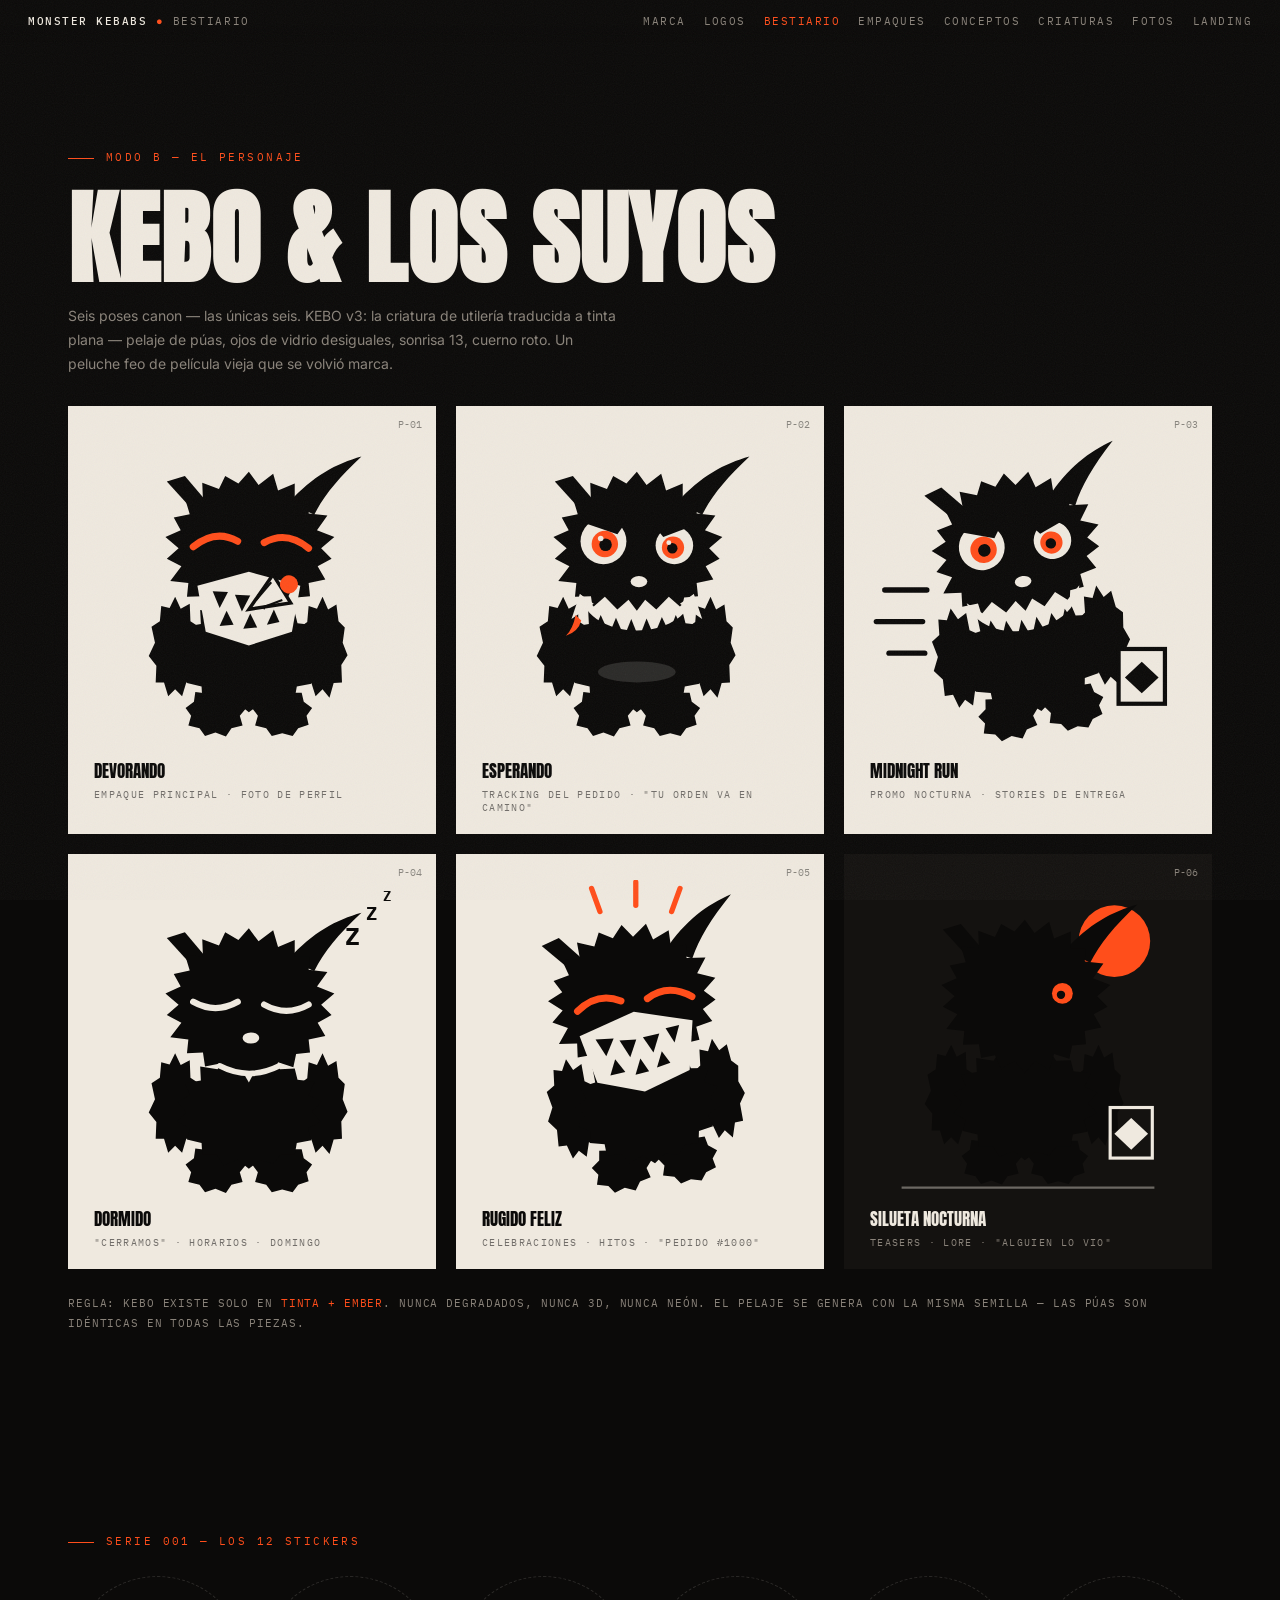
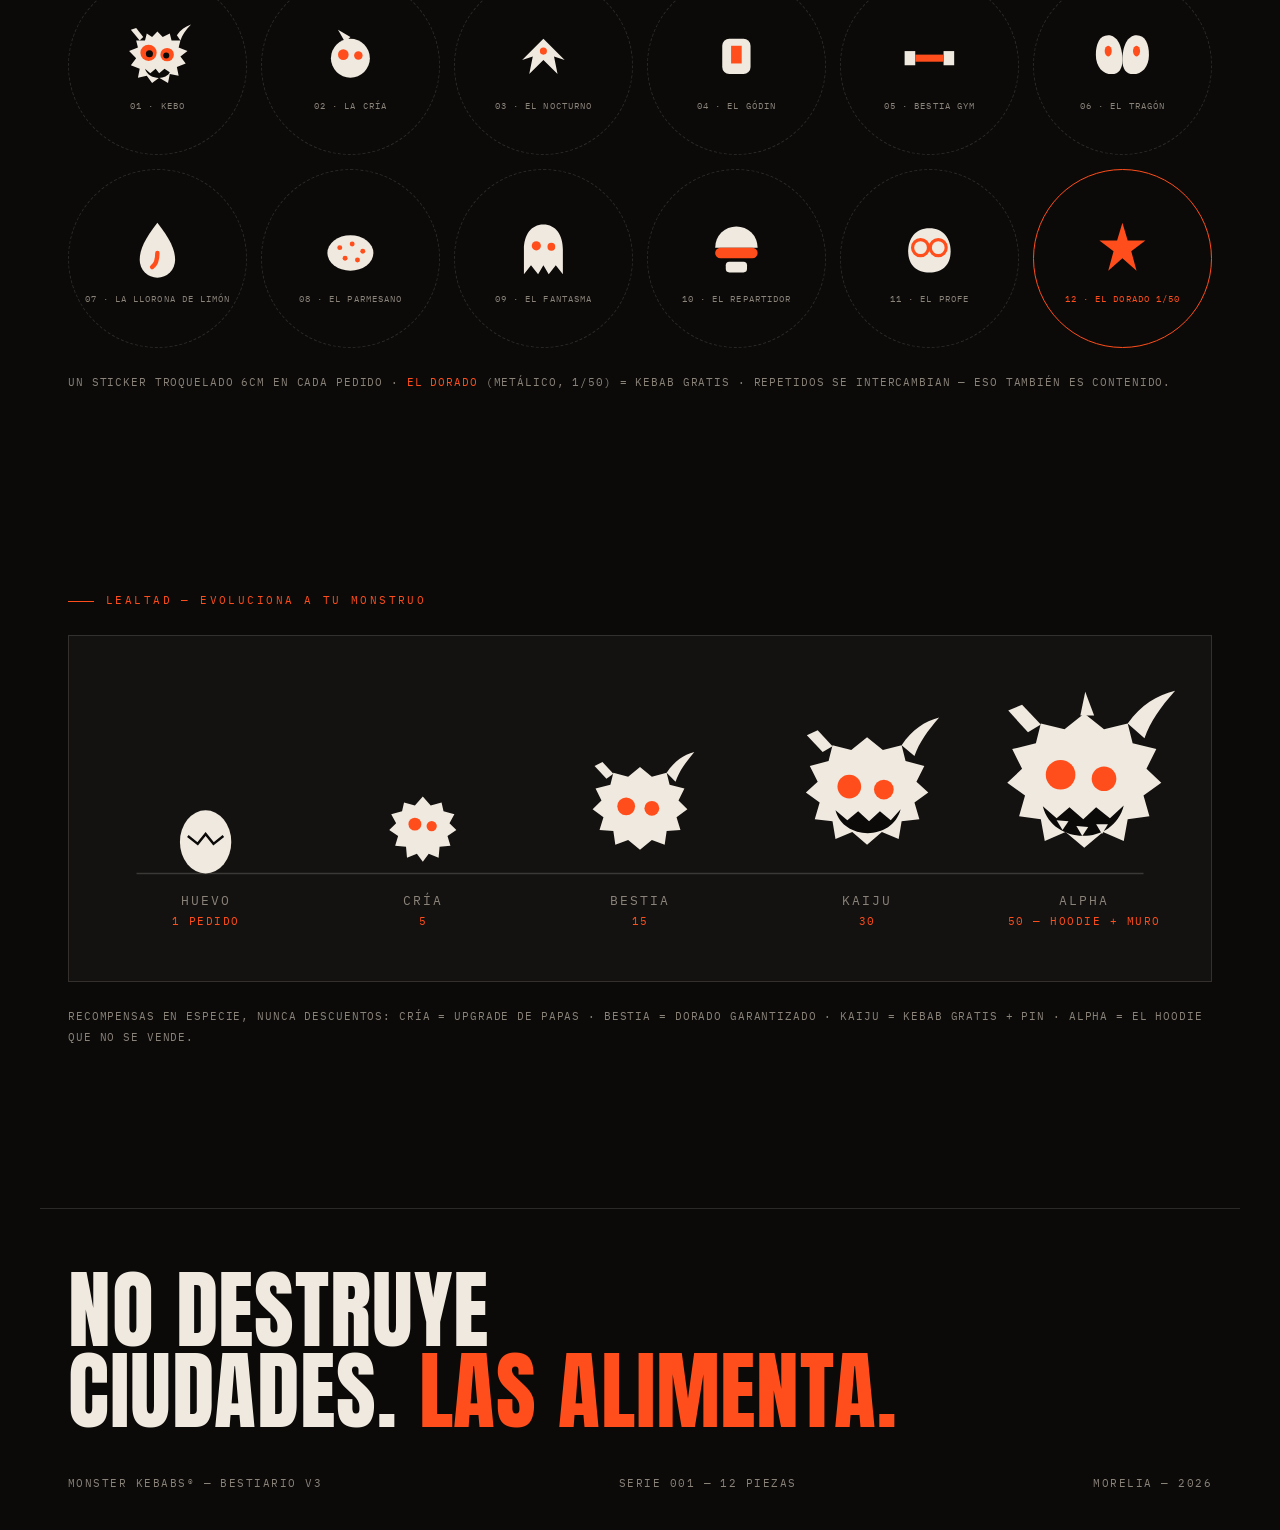
==== commit 3cfefe16: "Fotografía real de producto: set 001 (9 fotos Nano Banana) + galería + landing con fotos Co-Authored" ====
--- a/bestiario.html
+++ b/bestiario.html
@@ -33,7 +33,7 @@
   <div><b>MONSTER KEBABS</b><span class="dot"> ●</span> BESTIARIO</div>
   <nav class="nav">
     <a href="index.html">MARCA</a><a href="logos.html">LOGOS</a><a href="bestiario.html" class="on">BESTIARIO</a>
-    <a href="empaques.html">EMPAQUES</a><a href="conceptos.html">CONCEPTOS</a><a href="criaturas.html">CRIATURAS</a><a href="landing.html">LANDING</a>
+    <a href="empaques.html">EMPAQUES</a><a href="conceptos.html">CONCEPTOS</a><a href="criaturas.html">CRIATURAS</a><a href="fotos.html">FOTOS</a><a href="landing.html">LANDING</a>
   </nav>
 </div>
 
